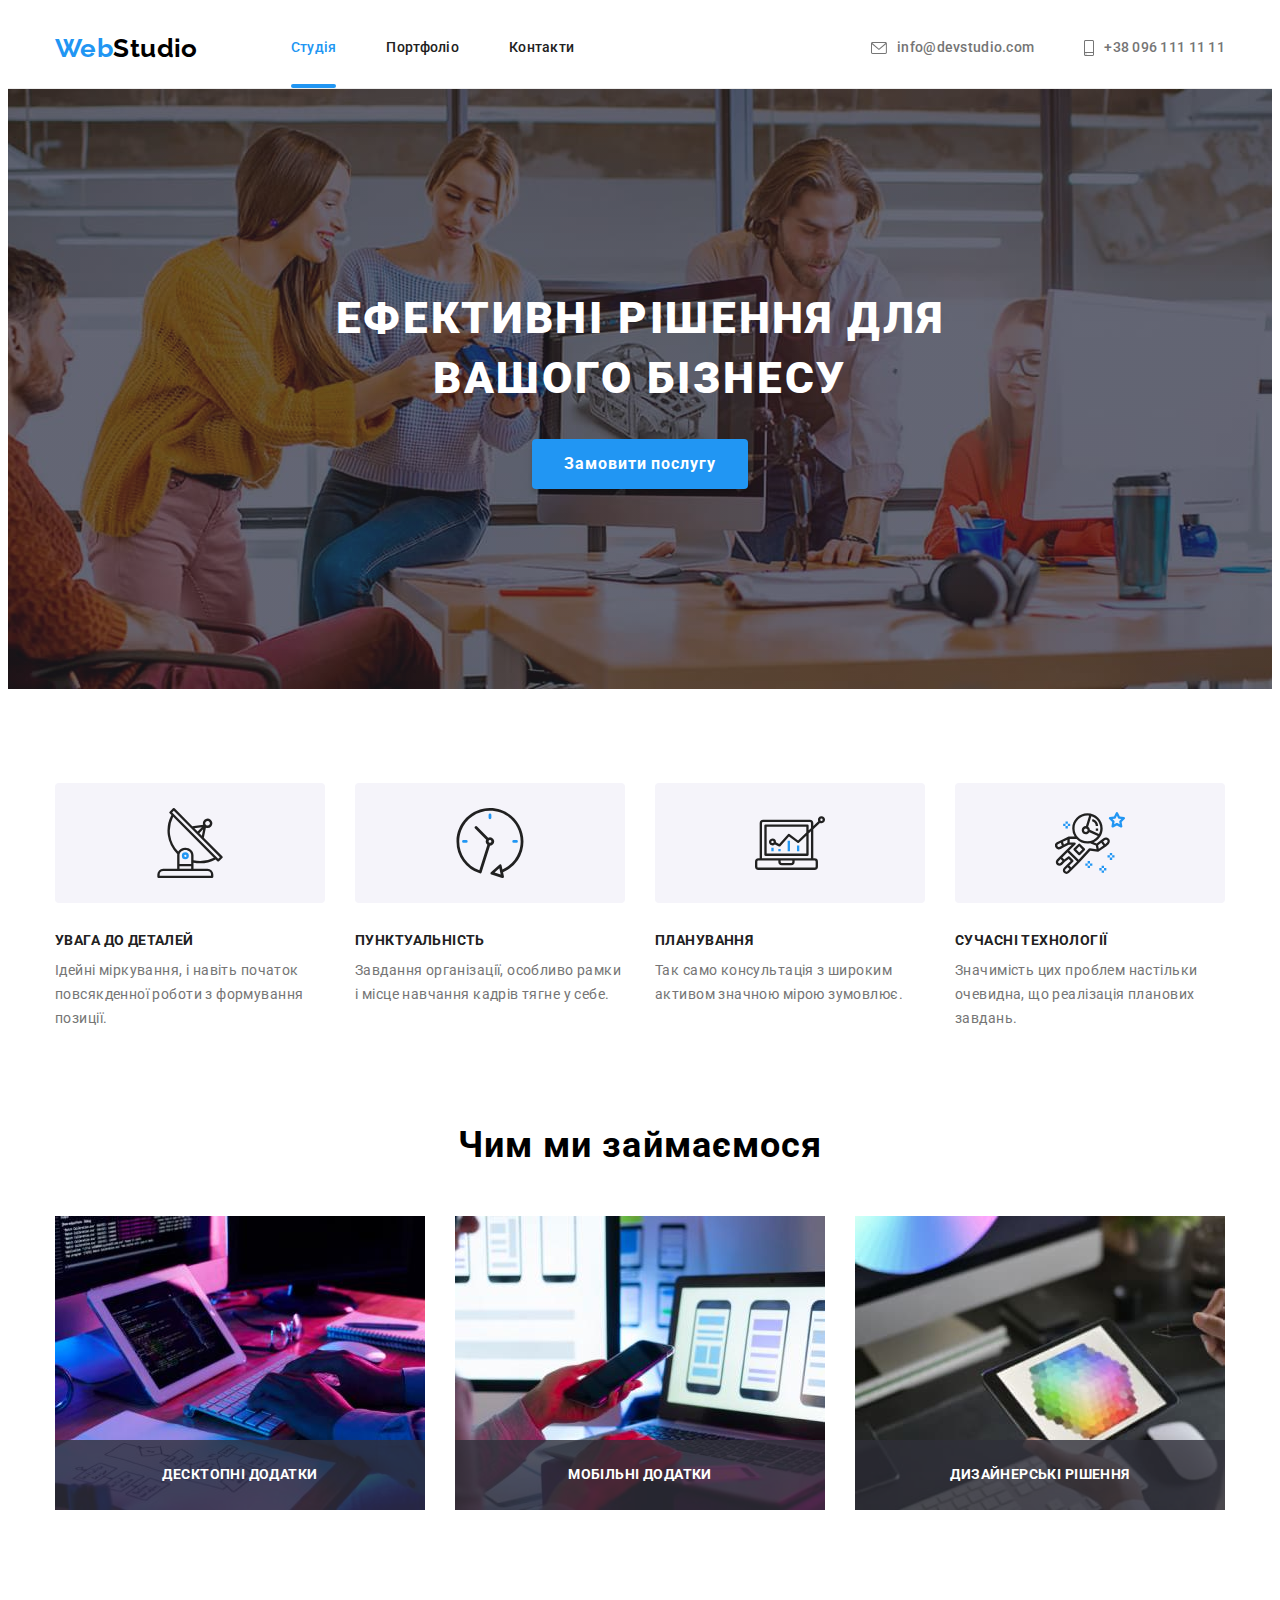
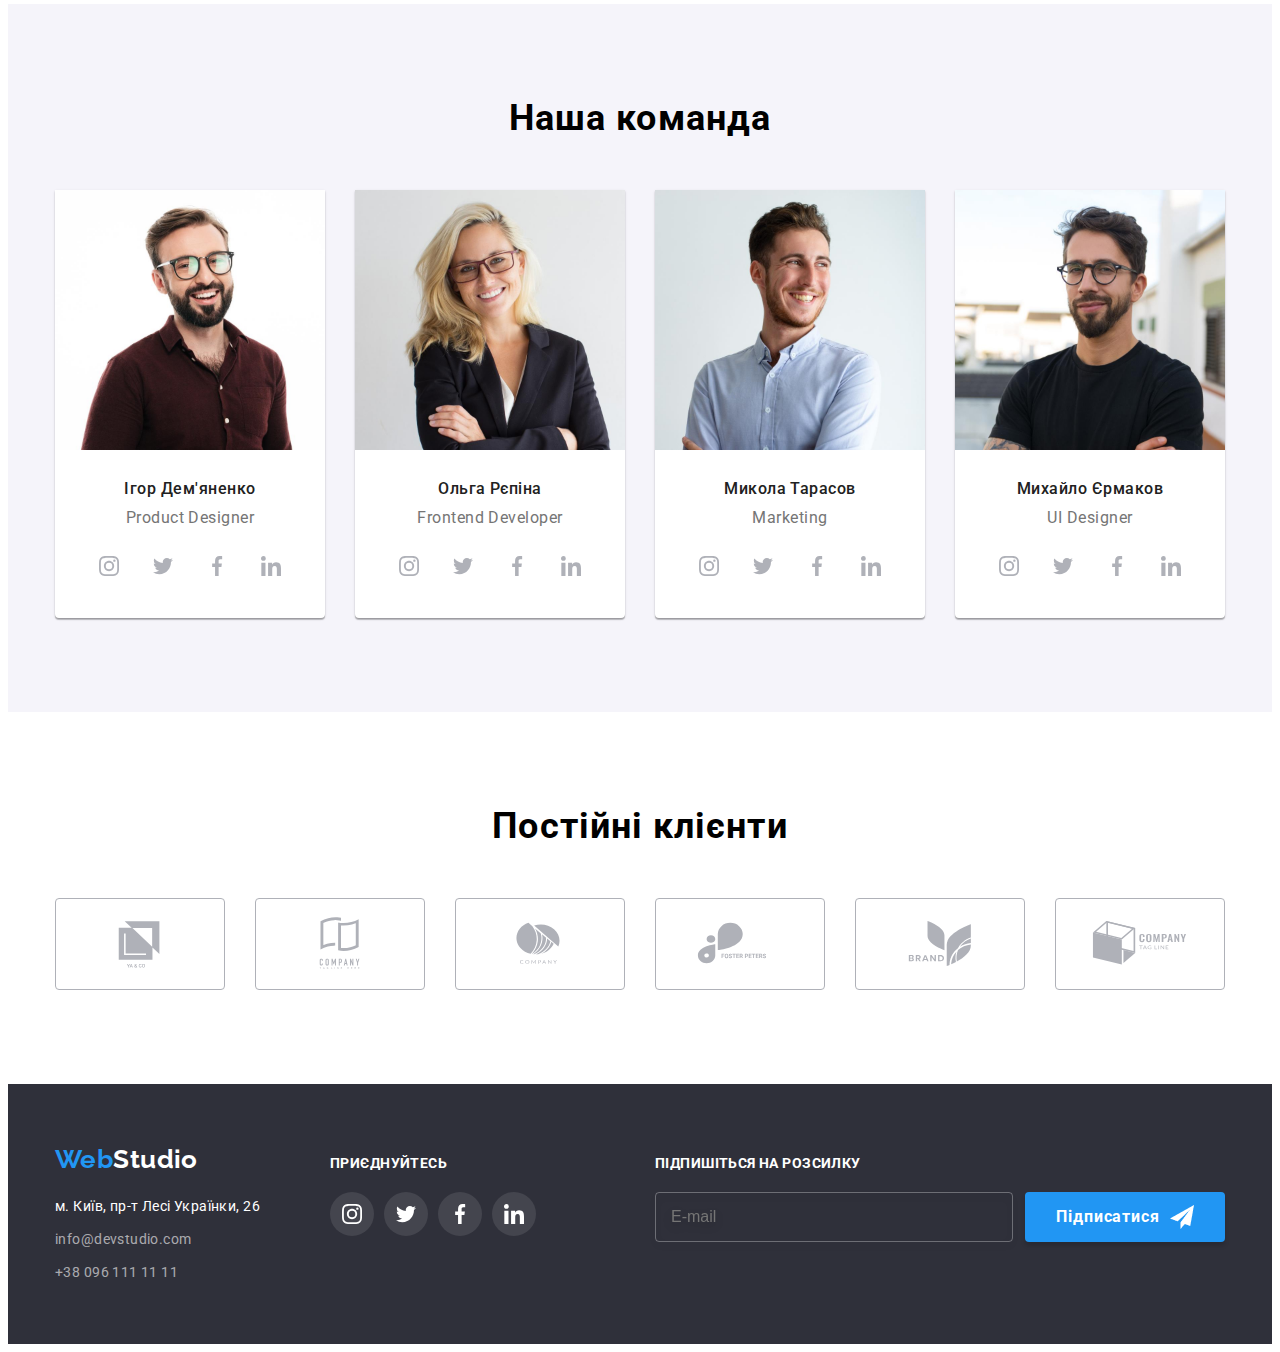
==== index.html @ 184d9c99 "Initial commit" ====
<!DOCTYPE html>
<html lang="uk">
  <head>
    <meta charset="UTF-8" />
    <meta http-equiv="X-UA-Compatible" content="IE=edge" />
    <meta name="viewport" content="width=device-width, initial-scale=1.0" />
    <title>Студія</title>
    <link rel="preconnect" href="https://fonts.googleapis.com" />
    <link rel="preconnect" href="https://fonts.gstatic.com" crossorigin />
    <link
      rel="stylesheet"
      href="https://cdnjs.cloudflare.com/ajax/libs/modern-normalize/1.1.0/modern-normalize.min.css"
      integrity="sha512-wpPYUAdjBVSE4KJnH1VR1HeZfpl1ub8YT/NKx4PuQ5NmX2tKuGu6U/JRp5y+Y8XG2tV+wKQpNHVUX03MfMFn9Q=="
      crossorigin="anonymous"
      referrerpolicy="no-referrer"
    />
    <link
      href="https://fonts.googleapis.com/css2?family=Raleway:wght@700&family=Roboto:wght@400;500;700;900&display=swap"
      rel="stylesheet"
    />
    <link rel="stylesheet" href="./css/styles.css" />
  </head>
  <body>
    <!-- Header -->
    <header class="header">
      <div class="container header-container">
        <a class="logo" lang="en" href="./index.html">Web<span class="logo-studio">Studio</span></a>
        <nav class="main-menu">
          <ul class="site-nav">
            <li><a class="nav-link link current" href="./index.html">Студія</a></li>
            <li><a class="nav-link link" href="./portfolio.html">Портфоліо</a></li>
            <li><a class="nav-link link" href="#">Контакти</a></li>
          </ul>
        </nav>
        <ul class="contacts">
          <li>
            <a class="contacts-items" href="mailto:info@devstudio.com">
              <svg class="header-icon" width="16" height="12">
                <use href="./Images/symbol-defs.svg#envelope_new"></use>
              </svg>
              info@devstudio.com</a
            >
          </li>
          <li>
            <a class="contacts-items" href="tel:+380961111111">
              <svg class="header-icon" width="10" height="16">
                <use href="./Images/symbol-defs.svg#icon-smartphone"></use>
              </svg>
              +38 096 111 11 11</a
            >
          </li>
        </ul>
      </div>
    </header>
    <!-- Main section -->
    <main>
      <!-- Hero -->
      <section class="hero">
        <div class="container">
          <h1 class="main-title">Ефективні рішення для вашого бізнесу</h1>
          <button class="primary-button" type="button" data-modal-open>Замовити послугу</button>

          <div class="backdrop is-hidden" data-modal>
            <div class="modal">
              <button type="button" class="circle" data-modal-close>
                <svg class="cross-icon" width="11" height="11">
                  <use href="./Images/symbol-defs.svg#cross"></use>
                </svg>
              </button>
              <strong class="modal-label">Залиште свої дані, ми вам передзвонимо</strong>
              <form class="modal-form" name="modal-form">
                <div class="modal-form-group" role="group">
                  <label class="modal-form-label" for="user_name">Ім'я</label>
                  <div class="modal-form-wrapper">
                    <input class="modal-form-field" type="text" id="user_name" name="user_name" required>
                    <svg class="modal-icon" width="12" height="12">
                      <use href="./Images/symbol-defs.svg#User"></use>
                    </svg>
                  </div>
                    <label class="modal-form-label" for="user_phone">Телефон</label>
                  <div class="modal-form-wrapper">
                    <input class="modal-form-field" type="tel" id="user_phone" name="user_phone" required>
                    <svg class="modal-icon" width="13" height="13">
                      <use href="./Images/symbol-defs.svg#phone"></use>
                    </svg>
                  </div>
                    <label class="modal-form-label" for="user_mail">Пошта</label>
                  <div class="modal-form-wrapper">
                    <input class="modal-form-field" type="email" id="user_mail" name="user_mail" required>
                    <svg class="modal-icon" width="15" height="12">
                      <use href="./Images/symbol-defs.svg#mail"></use>
                    </svg>
                  </div>
                  <label class="modal-form-label" for="user_message">Коментар</label>
                  <textarea class="modal-form-field modal-textarea" name="user_message" id="user_message" rows="6" placeholder="Введіть текст"></textarea>
                </div>
                <div class="agreement-group" role="group">
                  <input class="modal-checkbox" type="checkbox" id="agreement">
                  <label class="agreement" for="agreement">Погоджуюся з розсилкою та приймаю <a class="agreement-link" href="#">Умови договору</a> </label>
                </div>
                <button class="modal-form-btn">Відправити</button>
              </form>
            </div>
          </div>
        </div>
      </section>
      <!-- what we have? -->
      <section class="section">
        <div class="container">
          <h2 class="hidden-title">Переваги</h2>
          <ul class="benefits">
            <li>
              <div class="grey-box">
                <svg class="antenna" width="70" height="70">
                  <use href="./Images/symbol-defs.svg#icon-antenna"></use>
                </svg>
              </div>
              <h3 class="benefits-title">Увага до деталей</h3>
              <p class="benefits-paragraph">
                Ідейні міркування, і навіть початок повсякденної роботи з формування позиції.
              </p>
            </li>
            <li>
              <div class="grey-box">
                <svg class="clock" width="70" height="70">
                  <use href="./Images/symbol-defs.svg#icon-clock"></use>
                </svg>
              </div>
              <h3 class="benefits-title">Пунктуальність</h3>
              <p class="benefits-paragraph">
                Завдання організації, особливо рамки і місце навчання кадрів тягне у себе.
              </p>
            </li>

            <li>
              <div class="grey-box">
                <svg class="diagram" width="70" height="70">
                  <use href="./Images/symbol-defs.svg#icon-diagram"></use>
                </svg>
              </div>
              <h3 class="benefits-title">Планування</h3>
              <p class="benefits-paragraph">
                Так само консультація з широким активом значною мірою зумовлює.
              </p>
            </li>
            <li>
              <div class="grey-box">
                <svg class="astronaut" width="70" height="70">
                  <use href="./Images/symbol-defs.svg#icon-astronaut"></use>
                </svg>
              </div>
              <h3 class="benefits-title">Сучасні технології</h3>
              <p class="benefits-paragraph">
                Значимість цих проблем настільки очевидна, що реалізація планових завдань.
              </p>
            </li>
          </ul>
        </div>
      </section>
      <!-- What we do? -->
      <section class="section what-we-do">
        <div class="container">
          <h2 class="primary-title">Чим ми займаємося</h2>
          <ul class="what-we-do-photo">
            <li class="what-we-do-list">
              <img src="./Images/img.jpg" width="370" height="294" alt="приклад1" />
              <p class="overlay-text">Десктопні додатки</p>
            </li>
            <li class="what-we-do-list">
              <img src="./Images/img(1).jpg" width="370" height="294" alt="приклад2" />
              <p class="overlay-text">Мобільні додатки</p>
            </li>
            <li class="what-we-do-list">
              <img src="./Images/img(2).jpg" width="370" height="294" alt="приклад3" />
              <p class="overlay-text">Дизайнерські рішення</p>
            </li>
          </ul>
        </div>
      </section>
      <!-- Our team -->
      <section class="our-team section">
        <div class="container">
          <h2 class="primary-title">Наша команда</h2>
          <ul class="our-team-list">
            <li class="member-container">
              <img src="./Images/worker1.jpg" width="270" height="260" alt="worker1" />
              <div class="member-info">
                <h3 class="our-team-title">Ігор Дем'яненко</h3>
                <p class="our-team-paragraph" lang="en">Product Designer</p>
                <ul class="socials">
                  <li class="socials-item">
                    <a
                      class="socials-link"
                      href="https://instagram.com"
                      target="_blank"
                      rel="noopener noreferrer nofollow"
                      aria-label="Instagram"
                    >
                      <svg class="socials-icon" width="20" height="20">
                        <use href="./Images/symbol-defs.svg#icon-instagram"></use></svg
                    ></a>
                  </li>
                  <li class="socials-item">
                    <a
                      class="socials-link"
                      href="https://twitter.com"
                      target="_blank"
                      rel="noopener noreferrer nofollow"
                      aria-label="Twitter"
                    >
                      <svg class="socials-icon" width="20" height="20">
                        <use href="./Images/symbol-defs.svg#icon-twitter"></use></svg
                    ></a>
                  </li>
                  <li class="socials-item">
                    <a
                      class="socials-link"
                      href="https://facebook.com"
                      target="_blank"
                      rel="noopener noreferrer nofollow"
                      aria-label="Facebook"
                    >
                      <svg class="socials-icon" width="20" height="20">
                        <use href="./Images/symbol-defs.svg#icon-facebook"></use></svg
                    ></a>
                  </li>
                  <li class="socials-item">
                    <a
                      class="socials-link"
                      href="https//:linkedin.com"
                      target="_blank"
                      rel="noopener noreferrer nofollow"
                      aria-label="Linkedin"
                    >
                      <svg class="socials-icon" width="20" height="20">
                        <use href="./Images/symbol-defs.svg#icon-linkedin"></use></svg
                    ></a>
                  </li>
                </ul>
              </div>
            </li>

            <li class="member-container">
              <img src="./Images/worker2.jpg" width="270" height="260" alt="worker2" />
              <div class="member-info">
                <h3 class="our-team-title">Ольга Рєпіна</h3>
                <p class="our-team-paragraph" lang="en">Frontend Developer</p>
                <ul class="socials">
                  <li class="socials-item">
                    <a
                      class="socials-link"
                      href="https://instagram.com"
                      target="_blank"
                      rel="noopener noreferrer nofollow"
                      aria-label="Instagram"
                    >
                      <svg class="socials-icon" width="20" height="20">
                        <use href="./Images/symbol-defs.svg#icon-instagram"></use></svg
                    ></a>
                  </li>
                  <li class="socials-item">
                    <a
                      class="socials-link"
                      href="https://twitter.com"
                      target="_blank"
                      rel="noopener noreferrer nofollow"
                      aria-label="Twitter"
                    >
                      <svg class="socials-icon" width="20" height="20">
                        <use href="./Images/symbol-defs.svg#icon-twitter"></use></svg
                    ></a>
                  </li>
                  <li class="socials-item">
                    <a
                      class="socials-link"
                      href="https://facebook.com"
                      target="_blank"
                      rel="noopener noreferrer nofollow"
                      aria-label="Facebook"
                    >
                      <svg class="socials-icon" width="20" height="20">
                        <use href="./Images/symbol-defs.svg#icon-facebook"></use></svg
                    ></a>
                  </li>
                  <li class="socials-item">
                    <a
                      class="socials-link"
                      href="https://linkedin.com"
                      target="_blank"
                      rel="noopener noreferrer nofollow"
                      aria-label="Linkedin"
                    >
                      <svg class="socials-icon" width="20" height="20">
                        <use href="./Images/symbol-defs.svg#icon-linkedin"></use></svg
                    ></a>
                  </li>
                </ul>
              </div>
            </li>

            <li class="member-container">
              <img src="./Images/worker3.jpg" width="270" height="260" alt="worker3" />
              <div class="member-info">
                <h3 class="our-team-title">Микола Тарасов</h3>
                <p class="our-team-paragraph" lang="en">Marketing</p>
                <ul class="socials">
                  <li class="socials-item">
                    <a
                      class="socials-link"
                      href="https://instagram.com"
                      target="_blank"
                      rel="noopener noreferrer nofollow"
                      aria-label="Instagram"
                    >
                      <svg class="socials-icon" width="20" height="20">
                        <use href="./Images/symbol-defs.svg#icon-instagram"></use></svg
                    ></a>
                  </li>
                  <li class="socials-item">
                    <a
                      class="socials-link"
                      href="https://twitter.com"
                      target="_blank"
                      rel="noopener noreferrer nofollow"
                      aria-label="Twitter"
                    >
                      <svg class="socials-icon" width="20" height="20">
                        <use href="./Images/symbol-defs.svg#icon-twitter"></use></svg
                    ></a>
                  </li>
                  <li class="socials-item">
                    <a
                      class="socials-link"
                      href="https://facebook.com"
                      target="_blank"
                      rel="noopener noreferrer nofollow"
                      aria-label="Facebook"
                    >
                      <svg class="socials-icon" width="20" height="20">
                        <use href="./Images/symbol-defs.svg#icon-facebook"></use></svg
                    ></a>
                  </li>
                  <li class="socials-item">
                    <a
                      class="socials-link"
                      href="https://linkedin.com"
                      target="_blank"
                      rel="noopener noreferrer nofollow"
                      aria-label="Linkedin"
                    >
                      <svg class="socials-icon" width="20" height="20">
                        <use href="./Images/symbol-defs.svg#icon-linkedin"></use></svg
                    ></a>
                  </li>
                </ul>
              </div>
            </li>

            <li class="member-container">
              <img src="./Images/worker4.jpg" width="270" height="260" alt="worker4" />
              <div class="member-info">
                <h3 class="our-team-title">Михайло Єрмаков</h3>
                <p class="our-team-paragraph" lang="en">UI Designer</p>
                <ul class="socials">
                  <li class="socials-item">
                    <a
                      class="socials-link"
                      href="https://instagram.com"
                      target="_blank"
                      rel="noopener noreferrer nofollow"
                      aria-label="Instagram"
                    >
                      <svg class="socials-icon" width="20" height="20">
                        <use href="./Images/symbol-defs.svg#icon-instagram"></use></svg
                    ></a>
                  </li>
                  <li class="socials-item">
                    <a
                      class="socials-link"
                      href="https://twitter.com"
                      target="_blank"
                      rel="noopener noreferrer nofollow"
                      aria-label="Twitter"
                    >
                      <svg class="socials-icon" width="20" height="20">
                        <use href="./Images/symbol-defs.svg#icon-twitter"></use></svg
                    ></a>
                  </li>
                  <li class="socials-item">
                    <a
                      class="socials-link"
                      href="https://facebook.com"
                      target="_blank"
                      rel="noopener noreferrer nofollow"
                      aria-label="Facebook"
                    >
                      <svg class="socials-icon" width="20" height="20">
                        <use href="./Images/symbol-defs.svg#icon-facebook"></use></svg
                    ></a>
                  </li>
                  <li class="socials-item">
                    <a
                      class="socials-link"
                      href="https://linkedin.com"
                      target="_blank"
                      rel="noopener noreferrer nofollow"
                      aria-label="Linkedin"
                    >
                      <svg class="socials-icon" width="20" height="20">
                        <use href="./Images/symbol-defs.svg#icon-linkedin"></use></svg
                    ></a>
                  </li>
                </ul>
              </div>
            </li>
          </ul>
        </div>
      </section>
      <!-- Best clients -->
      <section class="section">
        <div class="container">
          <h2 class="primary-title">Постійні клієнти</h2>
          <ul class="best-clients-list">
            <li>
              <a
                class="best-clients-link"
                href="#"
                target="_blank"
                rel="noopener noreferrer nofollow"
                aria-label="Company-one"
                ><svg class="best-clients-icon" width="106" height="60">
                  <use href="./Images/symbol-defs.svg#compay-one"></use></svg
              ></a>
            </li>
            <li>
              <a
                class="best-clients-link"
                href="#"
                target="_blank"
                rel="noopener noreferrer nofollow"
                aria-label="Company-two"
                ><svg class="best-clients-icon" width="106" height="60">
                  <use href="./Images/symbol-defs.svg#company-two"></use></svg
              ></a>
            </li>
            <li>
              <a
                class="best-clients-link"
                href="#"
                target="_blank"
                rel="noopener noreferrer nofollow"
                aria-label="Company-three"
                ><svg class="best-clients-icon" width="106" height="60">
                  <use href="./Images/symbol-defs.svg#company-three"></use></svg
              ></a>
            </li>
            <li>
              <a
                class="best-clients-link"
                href="#"
                target="_blank"
                rel="noopener noreferrer nofollow"
                aria-label="Company-four"
                ><svg class="best-clients-icon" width="106" height="60">
                  <use href="./Images/symbol-defs.svg#company-four"></use></svg
              ></a>
            </li>
            <li>
              <a
                class="best-clients-link"
                href="#"
                target="_blank"
                rel="noopener noreferrer nofollow"
                aria-label="Company-five"
                ><svg class="best-clients-icon" width="106" height="60">
                  <use href="./Images/symbol-defs.svg#company-five"></use></svg
              ></a>
            </li>
            <li>
              <a
                class="best-clients-link"
                href="#"
                target="_blank"
                rel="noopener noreferrer nofollow"
                aria-label="Company-six"
                ><svg class="best-clients-icon" width="106" height="60">
                  <use href="./Images/symbol-defs.svg#company-six"></use></svg
              ></a>
            </li>
          </ul>
        </div>
      </section>
    </main>
    <!-- Footer -->
    <footer class="footer">
      <div class="container">
        <div class="footer-container-main">
          <a class="logo" lang="en" href="./index.html"
            >Web<span class="logo-studio-footer">Studio</span></a
          >

          <address class="address-bar">
            <ul class="footer-address">
              <li>
                <a
                  class="main-address"
                  target="_blank"
                  rel="noopener noreferrer nofollow"
                  href="https://goo.gl/maps/YBQsW2oM5pBxSqpX7"
                  >м. Київ, пр-т Лесі Українки, 26</a
                >
              </li>
              <li class="footer-link">
                <a class="footer-phone-mail" href="mailto:info@devstudio.com">info@devstudio.com</a>
              </li>
              <li class="footer-link">
                <a class="footer-phone-mail" href="tel:+380961111111">+38 096 111 11 11</a>
              </li>
            </ul>
          </address>
        </div>
        <div class="footer-social-links">
          <p class="footer-social-title">ПРИЄДНУЙТЕСЬ</p>
          <ul class="socials-footer">
            <li class="socials-item-footer">
              <a
                class="socials-link-footer"
                href="https://instagram.com"
                target="_blank"
                rel="noopener noreferrer nofollow"
                aria-label="Instagram"
              >
                <svg class="socials-icon-footer" width="20" height="20">
                  <use href="./Images/symbol-defs.svg#icon-instagram"></use></svg
              ></a>
            </li>
            <li class="socials-item-footer">
              <a
                class="socials-link-footer"
                href="https://twitter.com"
                target="_blank"
                rel="noopener noreferrer nofollow"
                aria-label="Twitter"
              >
                <svg class="socials-icon-footer" width="20" height="20">
                  <use href="./Images/symbol-defs.svg#icon-twitter"></use></svg
              ></a>
            </li>
            <li class="socials-item-footer">
              <a
                class="socials-link-footer"
                href="https://facebook.com"
                target="_blank"
                rel="noopener noreferrer nofollow"
                aria-label="Facebook"
              >
                <svg class="socials-icon-footer" width="20" height="20">
                  <use href="./Images/symbol-defs.svg#icon-facebook"></use></svg
              ></a>
            </li>
            <li class="socials-item-footer">
              <a
                class="socials-link-footer"
                href="https//:linkedin.com"
                target="_blank"
                rel="noopener noreferrer nofollow"
                aria-label="Linkedin"
              >
                <svg class="socials-icon-footer" width="20" height="20">
                  <use href="./Images/symbol-defs.svg#icon-linkedin"></use></svg
              ></a>
            </li>
          </ul>
        </div>
        <div class="subscription">
        <p class="call-to-action">Підпишіться на розсилку</p>
        <form class="subscription-form">
            <label><input class="subscription-email" type="email" name="user_email" placeholder="E-mail" required></label>
            <button class="subscription-btn" type="submit">Підписатися</button>
        </form>
        </div>
      </div>
    </footer>
    <script src="./js/modal.js"></script>
  </body>
</html>
---- css/styles.css ----
html {
  box-sizing: border-box;
}
*,
*::before,
*::after {
  box-sizing: inherit;
}

h1,
h2,
h3,
h4,
h5,
h6,
p {
  margin: 0;
}
ul {
  margin: 0;
  padding-left: 0;
  list-style: none;
}

img {
  display: block;
  max-width: 100%;
  height: auto;
}

body {
  background-color: var(--primary-background-color);
  font-family: 'Roboto', sans-serif;
  font-size: 14px;
  letter-spacing: 0.03em;
}
.container {
  width: 1200px;
  padding-right: 15px;
  padding-left: 15px;
  margin-left: auto;
  margin-right: auto;
}

.section {
  padding-top: 94px;
  padding-bottom: 94px;
}

button {
  display: block;
  cursor: pointer;
  border: none;
  border-radius: 4px;
}

:root {
  --primary-title-color: #212121;
  --paragraph-color: #757575;
  --primary-background-color: #ffffff;
  --accent-color: #2196f3;
  --additional-bg-color: #f5f4fa;
  --footer-bg-color: #2f303a;
  --hero-btn-hover: #188ce8;
  --items: 3;
  --indent: 30px;
  --animate: 250ms cubic-bezier(0.4, 0, 0.2, 1);
}
/* Logotype */
.logo {
  font-family: 'Raleway';
  font-weight: 700;
  font-size: 26px;
  line-height: 1.19;
  text-decoration: none;
  color: var(--accent-color);
}
.logo-studio {
  color: #000000;
}

.logo-studio-footer {
  color: #ffffff;
}
/* Header*/
.site-nav,
.link {
  position: relative;
  font-weight: 500;
  line-height: 1.14;
  letter-spacing: 0.02em;
  list-style: none;
  text-decoration: none;
  color: var(--primary-title-color);

  transition: color var(--animate);
}

.site-nav,
.link:hover,
.site-nav,
.link:focus {
  color: var(--accent-color);
}
.current {
  color: var(--accent-color);
}
.current::after {
  position: absolute;
  content: '';

  display: block;
  left: 0;
  bottom: 0;

  width: 100%;
  height: 4px;

  background: #2196f3;
  border-radius: 2px;
}
.contacts {
  list-style: none;

  display: flex;
  gap: 50px;
  margin-left: auto;
}
.contacts-items {
  font-weight: 500;
  line-height: 1.14;
  letter-spacing: 0.02em;
  color: var(--paragraph-color);
  text-decoration: none;

  transition: color var(--animate);
}
.contacts-items:hover,
.contacts-items:focus {
  color: var(--accent-color);
}

.header-icon {
  fill: currentColor;
}
.contacts-items {
  display: flex;
  align-items: center;
  gap: 10px;
}

.nav-link {
  display: block;
  padding-top: 32px;
  padding-bottom: 32px;
}
.header {
  border-bottom-color: rgb(236, 236, 236);
  border-bottom-style: solid;
  border-bottom-width: 1px;
}

.header-container {
  display: flex;
  align-items: center;
}
.site-nav {
  display: flex;
  gap: 50px;
}
.main-menu {
  margin-left: 93px;
}

/* Hero */
.hero {
  background-color: var(--footer-bg-color);
  background-image: linear-gradient(rgba(47, 48, 58, 0.4), rgba(47, 48, 58, 0.4)),
    url(../Images/hero-bgc.jpg);
  background-repeat: no-repeat;
  background-position: center;
  background-size: cover;
  height: 600px;

  max-width: 1600px;
  margin: 0 auto;
  padding: 200px 0;
  text-align: center;
}

.main-title {
  width: 696px;
  margin: 0 auto;
  font-weight: 900;
  font-size: 44px;
  line-height: 1.36;
  text-align: center;
  letter-spacing: 0.06em;
  text-transform: uppercase;
  color: var(--primary-background-color);
}
.primary-button {
  display: block;
  padding: 10px 32px 10px 32px;
  margin: 0 auto;
  margin-top: 30px;

  background-color: var(--accent-color);
  box-shadow: 0px 4px 4px rgba(0, 0, 0, 0.15);
  border-radius: 4px;
  color: var(--primary-background-color);
  cursor: pointer;
  font-family: 'Roboto';
  font-weight: 700;
  font-size: 16px;
  line-height: 1.87;
  letter-spacing: 0.06em;
  border: none;

  transition: background-color var(--animate);
}
.primary-button:hover,
.primary-button:focus {
  background-color: var(--hero-btn-hover);
}

.backdrop {
  position: fixed;
  top: 0;
  left: 0;
  width: 100%;
  height: 100%;

  background-color: rgba(0, 0, 0, 0.2);

  z-index: 100;

  transition: opacity var(--animate), visibility var(--animate);
}
.backdrop.is-hidden {
  opacity: 0;
  pointer-events: none;
  visibility: hidden;
}
.modal {
  position: absolute;
  top: 50%;
  left: 50%;
  transform: translate(-50%, -50%);

  min-width: 528px;
  min-height: 581px;
  padding: 40px;
  background-color: #ffffff;
  box-shadow: 0px 1px 3px rgba(0, 0, 0, 0.12), 0px 1px 1px rgba(0, 0, 0, 0.14),
    0px 2px 1px rgba(0, 0, 0, 0.2);
  border-radius: 4px;
  transition: transform var(--animate), opacity var(--animate);
}
.backdrop.is-hidden .modal {
  transform: translate(-50%, -70%);
  opacity: 0;
}
.circle {
  position: absolute;
  padding: 0;
  display: inline-flex;
  justify-content: center;
  align-items: center;

  top: 8px;
  right: 8px;
  width: 30px;
  height: 30px;
  background-color: #ffffff;
  border: 1px solid rgba(0, 0, 0, 0.1);
  border-radius: 50%;

  
}
.cross-icon {
  fill: #000000;
  transition: fill  var(--animate);
}
.circle:hover .cross-icon {
  fill: var(--accent-color);
}
.circle:focus .cross-icon {
  fill: var(--accent-color);
}
.modal-label {
  display: block;
  font-weight: 700;
  font-size: 20px;
  line-height: 1.15;
  text-align: center;
  margin-bottom: 12px;

  color: var(--primary-title-color);
}
.modal-form-wrapper {
  position: relative;
}

.modal-form-label {
  display: block;
  margin-top: 10px;
  margin-bottom: 4px;
  font-weight: 400;
  font-size: 12px;
  line-height: 1.16;
  text-align: left;
  letter-spacing: 0.01em;

  color: #757575;
}
.modal-form-label:first-child {
  margin-top: 0;
}
.modal-form-field {
  width: 100%;
  height: 40px;
  padding-left: 42px;
  padding-right: 42px;

  outline-offset: -1px;
  border: 1px solid rgba(33, 33, 33, 0.2);
  border-radius: 4px;

  transition: border var(--animate), outline var(--animate);
}
.modal-form-group {
  margin-bottom: 20px;
}
.modal-form-field:hover {
  border: 1px solid var(--accent-color);
}
.modal-form-field:focus {
  outline: 1px solid var(--accent-color);
}
.modal-icon {
  position: absolute;
  top: 50%;
  left: 15px;
  transform: translateY(-50%);

  transition: fill var(--animate);
}
.modal-form-field:hover + .modal-icon,
.modal-form-field:focus + .modal-icon {
  fill: var(--accent-color);
}
.modal-textarea {
  resize: none;
  height: 120px;
  padding: 12px 16px;
}
.agreement-group {
  display: flex;
  justify-content: center;
  align-items: center;
  gap: 9px;
}
.agreement {
  font-weight: 400;
  font-size: 14px;
  line-height: 1.71;

  color: var(--paragraph-color);
  user-select: none;
}
.agreement-link {
  color: var(--accent-color);
  text-underline-position: under;
}
.modal-checkbox {
  appearance: none;
  width: 16px;
  height: 15px;

  outline: 1px solid transparent;
  outline-offset: -1px;
  border: 1px solid var(--paragraph-color);
  border-radius: 2px;
  background-size: 0;
  background-repeat: no-repeat;
  background-position: center;
  transition: background-size var(--animate), outline-color var(--animate), 
  background-color var(--animate);
}
.modal-checkbox:checked {
  outline-color: var(--accent-color);
  background-color: var(--accent-color);
  background-image: url("data:image/svg+xml,%3Csvg width='13' height='10' viewBox='0 0 13 10' fill='none' xmlns='http://www.w3.org/2000/svg'%3E%3Cpath d='M1.95703 4.75166L1.88825 4.68604L1.81923 4.75141L0.93123 5.59258L0.854858 5.66492L0.930974 5.73753L4.42671 9.07236L4.49574 9.1382L4.56476 9.07236L12.069 1.91352L12.1449 1.84116L12.069 1.76881L11.1873 0.927644L11.1183 0.861826L11.0493 0.927611L4.49577 7.17353L1.95703 4.75166Z' fill='white' stroke='white' stroke-width='0.2'/%3E%3C/svg%3E%0A");
  background-size: 11px 8px;
}
.modal-form-btn {
  padding-top: 10px;
  padding-bottom: 10px;
  margin-top: 30px;
  margin-left: auto;
  margin-right: auto;
  width: 200px;
  height: 50px;

  background-color: var(--accent-color);
  border-radius: 4px;
  border: none;
  font-family: 'Roboto';
  font-style: normal;
  font-weight: 700;
  font-size: 16px;
  line-height: 1.88;
  letter-spacing: 0.06em;
  color: #ffffff;
  box-shadow: 0px 4px 4px rgba(0, 0, 0, 0.15);

  transition: background-color var(--animate);
}
.modal-form-btn:hover,
.modal-form-btn:focus {
  background-color: var(--hero-btn-hover);
}

/* what we have? */

.hidden-title {
  position: absolute;
  white-space: nowrap;
  width: 1px;
  height: 1px;
  overflow: hidden;
  border: 0;
  padding: 0;
  clip: rect(0 0 0 0);
  clip-path: inset(50%);
  margin: -1px;
}

.grey-box {
  display: flex;
  align-items: center;
  justify-content: center;

  width: 270px;
  height: 120px;
  background: #f5f4fa;
  border-radius: 4px;

  margin-bottom: 30px;
}
.antenna {
}
.clock {
}
.diagram {
}
.astronaut {
}

.benefits {
  display: flex;
  gap: 30px;
}
.benefits-title {
  font-weight: 700;
  line-height: 1.14;
  text-transform: uppercase;
  color: var(--primary-title-color);
  font-size: 14px;
  margin-bottom: 10px;
}
.benefits-paragraph {
  line-height: 1.71;
  color: var(--paragraph-color);
}
/* what we do */
.primary-title {
  font-family: 'Roboto';
  font-weight: 700;
  font-size: 36px;
  line-height: 1.16;
  text-align: center;
  letter-spacing: 0.03em;
}
.what-we-do-photo {
  display: flex;
  gap: 30px;

  margin-top: 50px;
}
.what-we-do {
  padding-top: 0;
}
.what-we-do-list {
  position: relative;
}

.overlay-text {
  position: absolute;

  color: #ffffff;
  text-transform: uppercase;
  font-weight: 700;
  line-height: 1.14;

  bottom: 0;

  width: 100%;
  height: 70px;
  background-color: rgba(47, 48, 58, 0.8);

  display: flex;
  align-items: center;
  justify-content: center;
}

/* Our team */
.our-team {
  background-color: var(--additional-bg-color);
}
.our-team-list {
  display: flex;
  gap: 30px;
  margin-top: 50px;
}

.member-info {
  padding-top: 30px;
  padding-bottom: 30px;
}

.member-container {
  background: #ffffff;
  box-shadow: 0px 1px 3px rgba(0, 0, 0, 0.12), 0px 1px 1px rgba(0, 0, 0, 0.14),
    0px 2px 1px rgba(0, 0, 0, 0.2);
  border-radius: 0px 0px 4px 4px;
}

.our-team-title {
  font-family: 'Roboto';
  font-weight: 500;
  font-size: 16px;
  line-height: 1.18;
  text-align: center;
  letter-spacing: 0.03em;
  color: var(--primary-title-color);
  margin-bottom: 10px;
}
.our-team-paragraph {
  font-family: 'Roboto';
  font-size: 16px;
  line-height: 1.18;
  text-align: center;
  letter-spacing: 0.03em;
  color: var(--paragraph-color);

  margin-bottom: 16px;
}
.socials {
  display: flex;
  justify-content: center;
  align-items: center;
  gap: 10px;
}

.socials-link {
  display: flex;
  justify-content: center;
  align-items: center;
  width: 44px;
  height: 44px;
  border-radius: 50%;

  color: #afb1b8;

  transition: background-color var(--animate), color var(--animate);
}
.socials-icon {
  fill: currentColor;
}

.socials-link:hover,
.socials-link:focus {
  background-color: var(--accent-color);
  color: var(--primary-background-color);
}

/* Best clients */
.best-clients-list {
  display: flex;
  gap: 30px;
  margin-top: 50px;
}
.best-clients-link {
  display: flex;
  justify-content: center;
  align-items: center;

  width: 170px;
  height: 92px;
  border: 1px solid currentColor;
  color: #afb1b8;
  border-radius: 4px;

  transition: color var(--animate);
}

.best-clients-icon {
  fill: currentColor;
}

.best-clients-link:hover,
.best-clients-link:focus {
  color: var(--accent-color);
}

/* Footer  */
.footer {
  background-color: var(--footer-bg-color);
  padding-top: 60px;
  padding-bottom: 60px;
}
.footer > .container {
  display: flex;
  align-items: baseline;
}

.footer-address {
  font-style: normal;
}
.address-bar {
  margin-top: 20px;
}
.footer-phone-mail {
  font-family: 'Roboto';
  font-size: 14px;
  line-height: 1.71;
  letter-spacing: 0.03em;
  color: rgba(255, 255, 255, 0.6);
  text-decoration: none;

  transition: color var(--animate);
}
.footer-phone-mail:hover,
.footer-phone-mail:focus {
  color: var(--accent-color);
}
.main-address {
  font-family: 'Roboto';
  font-size: 14px;
  line-height: 1.71;
  letter-spacing: 0.03em;
  color: var(--primary-background-color);
  text-decoration: none;

  transition: color var(--animate);
}
.footer-link:not(:first-child) {
  margin-top: 9px;
}
.main-address:hover,
.main-address:focus {
  color: var(--accent-color);
}

.footer-social-title {
  font-weight: 700;
  line-height: 1.14;

  color: #ffffff;
}

.footer-social-links {
  margin-left: 70px;
}
.socials-footer {
  display: flex;
  gap: 10px;
  margin-top: 20px;
}

.socials-link-footer {
  display: flex;
  justify-content: center;
  align-items: center;
  width: 44px;
  height: 44px;
  border-radius: 50%;

  background-color: rgba(255, 255, 255, 0.1);

  transition: color var(--animate), background-color var(--animate);
}

.socials-icon-footer {
  fill: #ffffff;
}

.socials-link-footer:hover,
.socials-link-footer:focus {
  background-color: var(--accent-color);
  color: var(--primary-background-color);
}

/* Portfolio page */
.filters {
  display: flex;
  justify-content: center;
  gap: 8px;
}
.filter-button {
  font-family: 'Roboto';
  font-weight: 500;
  font-size: 16px;
  line-height: 1.62;
  text-align: center;
  letter-spacing: 0.03em;
  cursor: pointer;
  background-color: var(--additional-bg-color);
  color: var(--primary-title-color);
  border: none;
  border-radius: 4px;
  padding: 6px 22px;

  transition: background-color var(--animate), color var(--animate), box-shadow var(--animate),
    border-radius var(--animate);
}

.filter-button:hover,
.filter-button:focus {
  background-color: var(--accent-color);
  color: var(--primary-background-color);
  box-shadow: 0px 3px 1px rgba(0, 0, 0, 0.1), 0px 1px 2px rgba(0, 0, 0, 0.08),
    0px 2px 2px rgba(0, 0, 0, 0.12);
}
.photo-list {
  display: flex;
  flex-wrap: wrap;
  gap: var(--indent);
  margin-top: 50px;
  gap: 30px;
}
.photo-item {
  flex-basis: calc((100% - 60px) / 3);
}
.photo-link {
  display: block;
  text-decoration: none;

  transition: box-shadow var(--animate);
}
.photo-link:hover,
.photo-link:focus {
  box-shadow: 0px 1px 1px rgba(0, 0, 0, 0.12), 0px 4px 4px rgba(0, 0, 0, 0.06),
    1px 4px 6px rgba(0, 0, 0, 0.16);
}
.portfolio-title {
  font-weight: 700;
  font-size: 18px;
  line-height: 2;
  letter-spacing: 0.06em;
  color: var(--primary-title-color);
}
.portfolio-paragraph {
  font-size: 16px;
  line-height: 1.88;
  letter-spacing: 0.03em;
  color: var(--paragraph-color);

  margin-top: 4px;
}
/* subscription form */
.subscription {
  margin-left: auto; 
}
.subscription-email {
  width: 358px;
  height: 50px;
  padding-left: 15px;

  font-size: 16px;
  line-height: 1.25;

  outline: unset;
  border: none;
  border: 1px solid rgba(255, 255, 255, 0.3);
  filter: drop-shadow(0px 4px 4px rgba(0, 0, 0, 0.15));
  border-radius: 4px;
  background-color: transparent;
  color: #ffffff;
}

.call-to-action {
  font-weight: 700;
  font-size: 14px;
  line-height: 1.14;
  text-transform: uppercase;

  color: #ffffff;
}
.subscription-form {
  display: flex;
  justify-content: center;
  align-items: center;
  gap: 12px;
  margin-top: 20px;
}
.subscription-btn {
  display: flex;
  justify-content: center;
  align-items: center;
  gap: 10px;
  padding-top: 10px;
  padding-bottom: 10px;
  width: 200px;
  height: 50px;

  background-color: var(--accent-color);
  box-shadow: 0px 4px 4px rgba(0, 0, 0, 0.15);
  border-radius: 4px;
  border: none;
  font-family: 'Roboto';
  font-style: normal;
  font-weight: 700;
  font-size: 16px;
  line-height: 1.88;
  letter-spacing: 0.06em;
  color: #ffffff;

  transition: background-color var(--animate);
}
.subscription-btn::after {
  content: '';
  height: 24px;
  width: 24px;
 background-image: url(../Images/telegram.png);
}
.subscription-btn:hover,
.subscription-btn:focus {
  background-color: var(--hero-btn-hover);
}


.portfolio-container {
  border: 1px solid #eeeeee;

  padding: 20px 24px;
  border-top: none;
}

/* overlay */
.team-thumb {
  position: relative;
  overflow: hidden;
}
.overlay-portfolion {
  position: absolute;
  top: 0;
  left: 0;

  transform: translateY(100%);

  width: 100%;
  height: 100%;
  padding: 63px 24px;
  display: flex;
  align-items: center;

  background: rgba(33, 150, 243, 0.9);

  transition: transform var(--animate);
}

.photo-link:hover .overlay-portfolion,
.photo-link:focus .overlay-portfolion {
  transform: translateY(0);
}
.overlay-text-portfolio {
  text-align: left;
  text-transform: none;
  font-style: normal;
  font-weight: 400;
  font-size: 18px;
  line-height: 1.56;
  color: #ffffff;
}
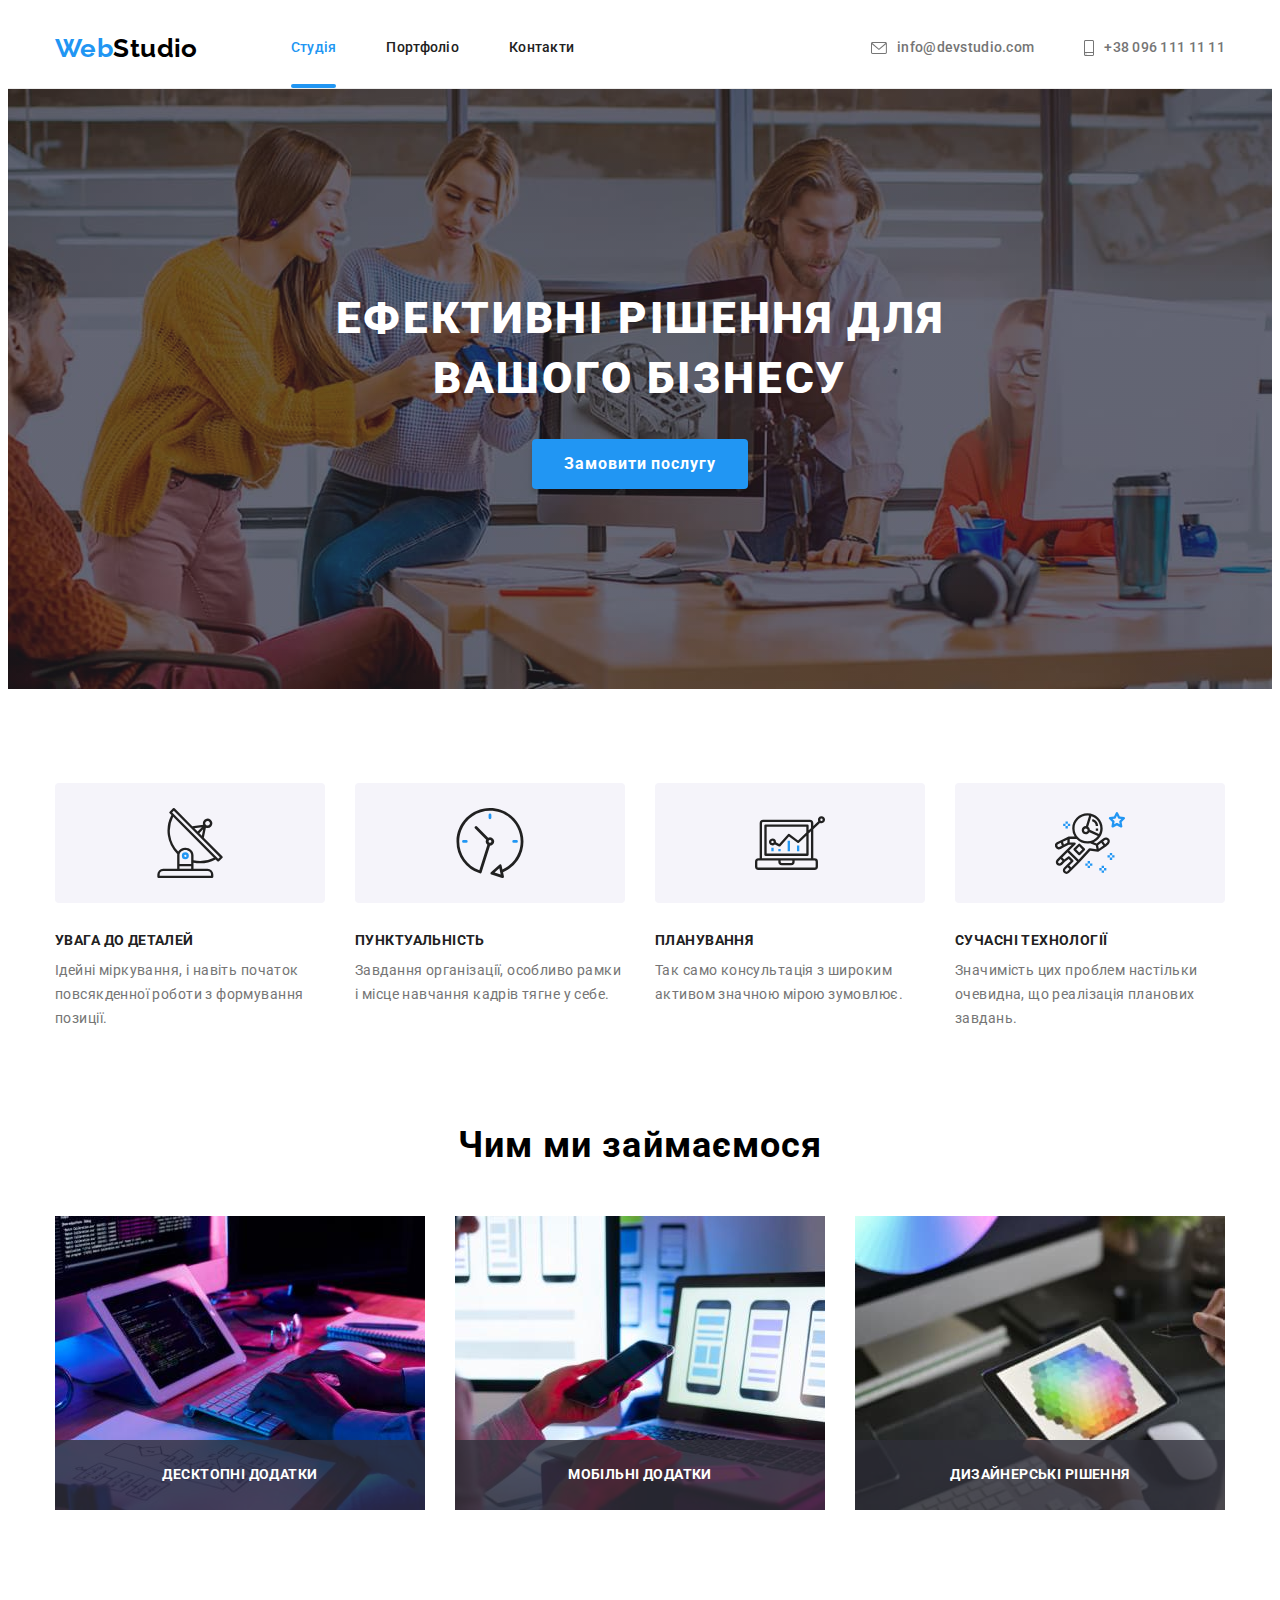
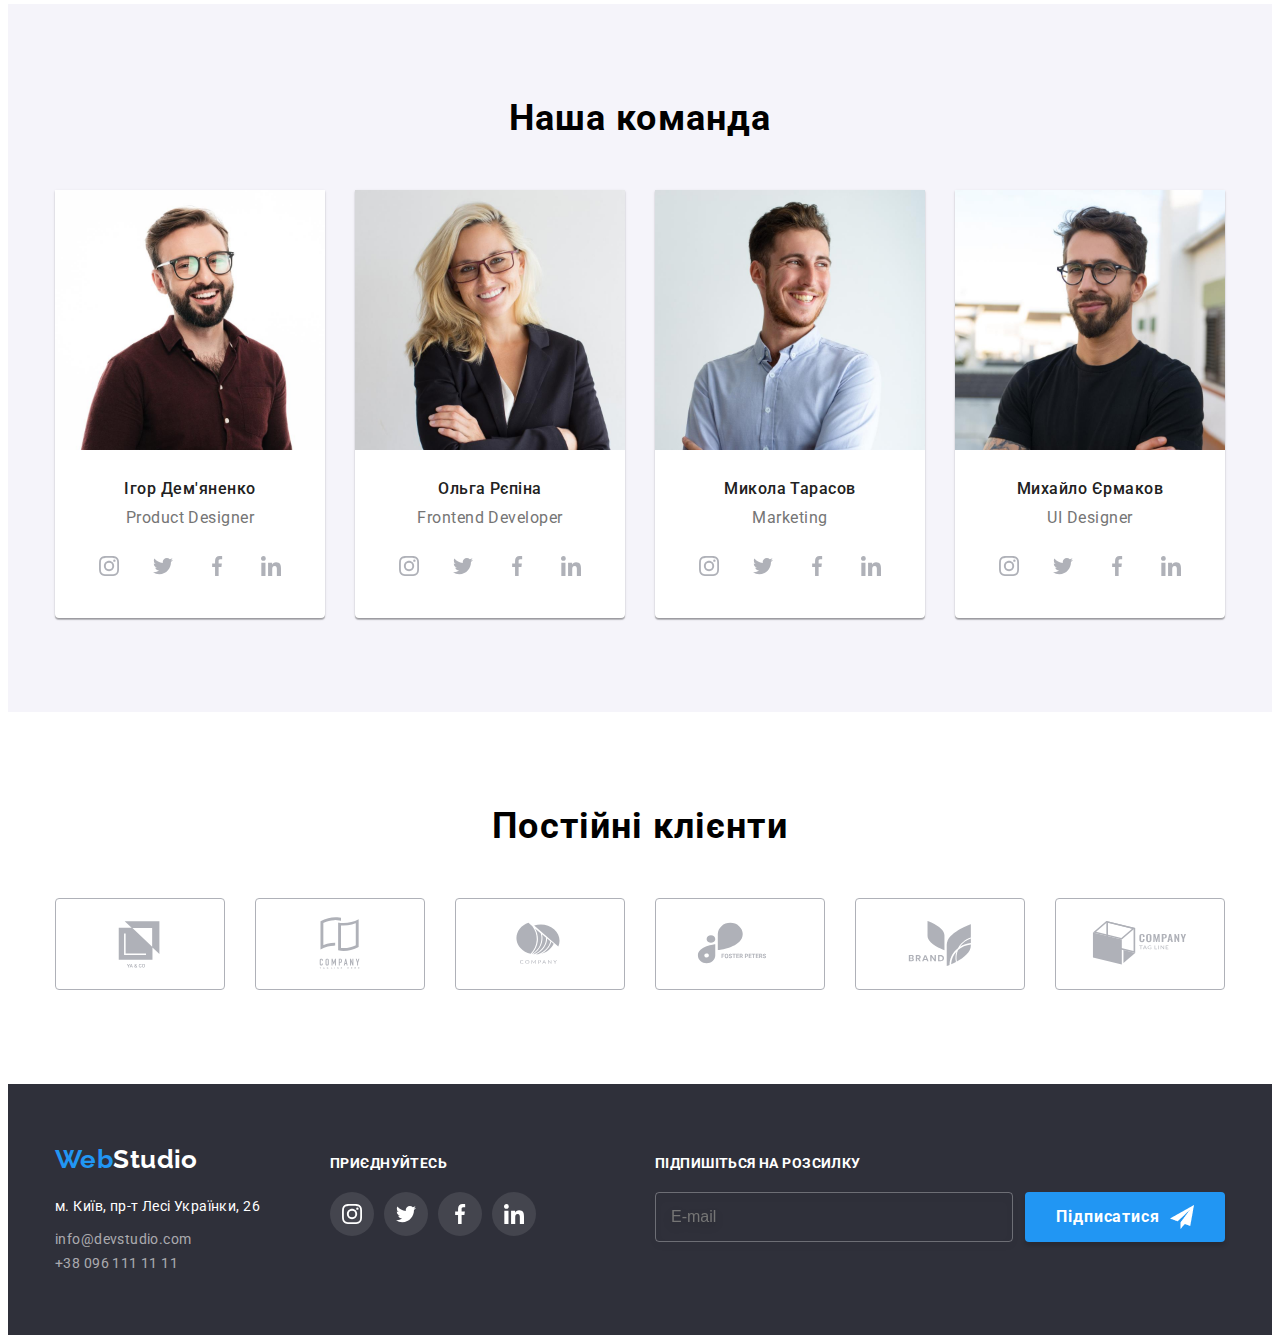
==== commit ca44d004: "BEM methodology added" ====
--- a/index.html
+++ b/index.html
@@ -1,4 +1,4 @@
-<!DOCTYPE html>
+<! DOCTYPE html>
 <html lang="uk">
   <head>
     <meta charset="UTF-8" />
@@ -24,26 +24,26 @@
     <!-- Header -->
     <header class="header">
       <div class="container header-container">
-        <a class="logo" lang="en" href="./index.html">Web<span class="logo-studio">Studio</span></a>
-        <nav class="main-menu">
-          <ul class="site-nav">
-            <li><a class="nav-link link current" href="./index.html">Студія</a></li>
-            <li><a class="nav-link link" href="./portfolio.html">Портфоліо</a></li>
-            <li><a class="nav-link link" href="#">Контакти</a></li>
+        <a class="logo" lang="en" href="./index.html">Web<span class="logo__studio">Studio</span></a>
+        <nav class="nav">
+          <ul class="nav__list">
+            <li><a class="nav__link link nav__link--current" href="./index.html">Студія</a></li>
+            <li><a class="nav__link link" href="./portfolio.html">Портфоліо</a></li>
+            <li><a class="nav__link link" href="#">Контакти</a></li>
           </ul>
         </nav>
         <ul class="contacts">
           <li>
-            <a class="contacts-items" href="mailto:info@devstudio.com">
-              <svg class="header-icon" width="16" height="12">
+            <a class="contacts__items" href="mailto:info@devstudio.com">
+              <svg class="contacts__icon" width="16" height="12">
                 <use href="./Images/symbol-defs.svg#envelope_new"></use>
               </svg>
               info@devstudio.com</a
             >
           </li>
           <li>
-            <a class="contacts-items" href="tel:+380961111111">
-              <svg class="header-icon" width="10" height="16">
+            <a class="contacts__items" href="tel:+380961111111">
+              <svg class="contacts__icon" width="10" height="16">
                 <use href="./Images/symbol-defs.svg#icon-smartphone"></use>
               </svg>
               +38 096 111 11 11</a
@@ -57,48 +57,48 @@
       <!-- Hero -->
       <section class="hero">
         <div class="container">
-          <h1 class="main-title">Ефективні рішення для вашого бізнесу</h1>
-          <button class="primary-button" type="button" data-modal-open>Замовити послугу</button>
+          <h1 class="hero__title">Ефективні рішення для вашого бізнесу</h1>
+          <button class="hero__button" type="button" data-modal-open>Замовити послугу</button>
 
           <div class="backdrop is-hidden" data-modal>
             <div class="modal">
-              <button type="button" class="circle" data-modal-close>
-                <svg class="cross-icon" width="11" height="11">
+              <button type="button" class="modal__button" data-modal-close>
+                <svg class="modal__button--icon" width="11" height="11">
                   <use href="./Images/symbol-defs.svg#cross"></use>
                 </svg>
               </button>
-              <strong class="modal-label">Залиште свої дані, ми вам передзвонимо</strong>
-              <form class="modal-form" name="modal-form">
-                <div class="modal-form-group" role="group">
-                  <label class="modal-form-label" for="user_name">Ім'я</label>
-                  <div class="modal-form-wrapper">
-                    <input class="modal-form-field" type="text" id="user_name" name="user_name" required>
-                    <svg class="modal-icon" width="12" height="12">
+              <strong class="modal__label">Залиште свої дані, ми вам передзвонимо</strong>
+              <form name="modal-form">
+                <div class="modal-form__group" role="group">
+                  <label class="modal-form__label" for="user_name">Ім'я</label>
+                  <div class="modal-form__wrapper">
+                    <input class="modal-form__field" type="text" id="user_name" name="user_name" required>
+                    <svg class="modal-form__icon" width="12" height="12">
                       <use href="./Images/symbol-defs.svg#User"></use>
                     </svg>
                   </div>
-                    <label class="modal-form-label" for="user_phone">Телефон</label>
-                  <div class="modal-form-wrapper">
-                    <input class="modal-form-field" type="tel" id="user_phone" name="user_phone" required>
-                    <svg class="modal-icon" width="13" height="13">
+                    <label class="modal-form__label" for="user_phone">Телефон</label>
+                  <div class="modal-form__wrapper">
+                    <input class="modal-form__field" type="tel" id="user_phone" name="user_phone" required>
+                    <svg class="modal-form__icon" width="13" height="13">
                       <use href="./Images/symbol-defs.svg#phone"></use>
                     </svg>
                   </div>
-                    <label class="modal-form-label" for="user_mail">Пошта</label>
-                  <div class="modal-form-wrapper">
-                    <input class="modal-form-field" type="email" id="user_mail" name="user_mail" required>
-                    <svg class="modal-icon" width="15" height="12">
+                    <label class="modal-form__label" for="user_mail">Пошта</label>
+                  <div class="modal-form__wrapper">
+                    <input class="modal-form__field" type="email" id="user_mail" name="user_mail" required>
+                    <svg class="modal-form__icon" width="15" height="12">
                       <use href="./Images/symbol-defs.svg#mail"></use>
                     </svg>
                   </div>
-                  <label class="modal-form-label" for="user_message">Коментар</label>
-                  <textarea class="modal-form-field modal-textarea" name="user_message" id="user_message" rows="6" placeholder="Введіть текст"></textarea>
+                  <label class="modal-form__label" for="user_message">Коментар</label>
+                  <textarea class="modal-form__field modal-form__textarea" name="user_message" id="user_message" rows="6" placeholder="Введіть текст"></textarea>
                 </div>
-                <div class="agreement-group" role="group">
-                  <input class="modal-checkbox" type="checkbox" id="agreement">
-                  <label class="agreement" for="agreement">Погоджуюся з розсилкою та приймаю <a class="agreement-link" href="#">Умови договору</a> </label>
+                <div class="modal-form__agreement" role="group">
+                  <input class="modal-form__checkbox" type="checkbox" id="agreement">
+                  <label class="modal-form__agreement--label" for="agreement">Погоджуюся з розсилкою та приймаю <a class="modal-form__agreement--link" href="#">Умови договору</a> </label>
                 </div>
-                <button class="modal-form-btn">Відправити</button>
+                <button class="modal-form__btn">Відправити</button>
               </form>
             </div>
           </div>
@@ -110,47 +110,47 @@
           <h2 class="hidden-title">Переваги</h2>
           <ul class="benefits">
             <li>
-              <div class="grey-box">
-                <svg class="antenna" width="70" height="70">
+              <div class="benefits__box">
+                <svg width="70" height="70">
                   <use href="./Images/symbol-defs.svg#icon-antenna"></use>
                 </svg>
               </div>
-              <h3 class="benefits-title">Увага до деталей</h3>
-              <p class="benefits-paragraph">
+              <h3 class="benefits__title">Увага до деталей</h3>
+              <p class="benefits__paragraph">
                 Ідейні міркування, і навіть початок повсякденної роботи з формування позиції.
               </p>
             </li>
             <li>
-              <div class="grey-box">
-                <svg class="clock" width="70" height="70">
+              <div class="benefits__box">
+                <svg width="70" height="70">
                   <use href="./Images/symbol-defs.svg#icon-clock"></use>
                 </svg>
               </div>
-              <h3 class="benefits-title">Пунктуальність</h3>
-              <p class="benefits-paragraph">
+              <h3 class="benefits__title">Пунктуальність</h3>
+              <p class="benefits__paragraph">
                 Завдання організації, особливо рамки і місце навчання кадрів тягне у себе.
               </p>
             </li>
 
             <li>
-              <div class="grey-box">
-                <svg class="diagram" width="70" height="70">
+              <div class="benefits__box">
+                <svg width="70" height="70">
                   <use href="./Images/symbol-defs.svg#icon-diagram"></use>
                 </svg>
               </div>
-              <h3 class="benefits-title">Планування</h3>
-              <p class="benefits-paragraph">
+              <h3 class="benefits__title">Планування</h3>
+              <p class="benefits__paragraph">
                 Так само консультація з широким активом значною мірою зумовлює.
               </p>
             </li>
             <li>
-              <div class="grey-box">
-                <svg class="astronaut" width="70" height="70">
+              <div class="benefits__box">
+                <svg width="70" height="70">
                   <use href="./Images/symbol-defs.svg#icon-astronaut"></use>
                 </svg>
               </div>
-              <h3 class="benefits-title">Сучасні технології</h3>
-              <p class="benefits-paragraph">
+              <h3 class="benefits__title">Сучасні технології</h3>
+              <p class="benefits__paragraph">
                 Значимість цих проблем настільки очевидна, що реалізація планових завдань.
               </p>
             </li>
@@ -161,18 +161,18 @@
       <section class="section what-we-do">
         <div class="container">
           <h2 class="primary-title">Чим ми займаємося</h2>
-          <ul class="what-we-do-photo">
-            <li class="what-we-do-list">
+          <ul class="what-we-do__photo">
+            <li class="what-we-do__list">
               <img src="./Images/img.jpg" width="370" height="294" alt="приклад1" />
-              <p class="overlay-text">Десктопні додатки</p>
-            </li>
-            <li class="what-we-do-list">
+              <p class="what-we-do__overlay">Десктопні додатки</p>
+            </li>
+            <li class="what-we-do__list">
               <img src="./Images/img(1).jpg" width="370" height="294" alt="приклад2" />
-              <p class="overlay-text">Мобільні додатки</p>
-            </li>
-            <li class="what-we-do-list">
+              <p class="what-we-do__overlay">Мобільні додатки</p>
+            </li>
+            <li class="what-we-do__list">
               <img src="./Images/img(2).jpg" width="370" height="294" alt="приклад3" />
-              <p class="overlay-text">Дизайнерські рішення</p>
+              <p class="what-we-do__overlay">Дизайнерські рішення</p>
             </li>
           </ul>
         </div>
@@ -181,58 +181,58 @@
       <section class="our-team section">
         <div class="container">
           <h2 class="primary-title">Наша команда</h2>
-          <ul class="our-team-list">
-            <li class="member-container">
+          <ul class="our-team__list">
+            <li class="member">
               <img src="./Images/worker1.jpg" width="270" height="260" alt="worker1" />
-              <div class="member-info">
-                <h3 class="our-team-title">Ігор Дем'яненко</h3>
-                <p class="our-team-paragraph" lang="en">Product Designer</p>
+              <div class="member__info">
+                <h3 class="member__name">Ігор Дем'яненко</h3>
+                <p class="member__position" lang="en">Product Designer</p>
                 <ul class="socials">
-                  <li class="socials-item">
-                    <a
-                      class="socials-link"
+                  <li class="socials__item">
+                    <a
+                      class="socials__link"
                       href="https://instagram.com"
                       target="_blank"
                       rel="noopener noreferrer nofollow"
                       aria-label="Instagram"
                     >
-                      <svg class="socials-icon" width="20" height="20">
+                      <svg class="socials__icon" width="20" height="20">
                         <use href="./Images/symbol-defs.svg#icon-instagram"></use></svg
                     ></a>
                   </li>
-                  <li class="socials-item">
-                    <a
-                      class="socials-link"
+                  <li class="socials__item">
+                    <a
+                      class="socials__link"
                       href="https://twitter.com"
                       target="_blank"
                       rel="noopener noreferrer nofollow"
                       aria-label="Twitter"
                     >
-                      <svg class="socials-icon" width="20" height="20">
+                      <svg class="socials__icon" width="20" height="20">
                         <use href="./Images/symbol-defs.svg#icon-twitter"></use></svg
                     ></a>
                   </li>
-                  <li class="socials-item">
-                    <a
-                      class="socials-link"
+                  <li class="socials__item">
+                    <a
+                      class="socials__link"
                       href="https://facebook.com"
                       target="_blank"
                       rel="noopener noreferrer nofollow"
                       aria-label="Facebook"
                     >
-                      <svg class="socials-icon" width="20" height="20">
+                      <svg class="socials__icon" width="20" height="20">
                         <use href="./Images/symbol-defs.svg#icon-facebook"></use></svg
                     ></a>
                   </li>
-                  <li class="socials-item">
-                    <a
-                      class="socials-link"
+                  <li class="socials__item">
+                    <a
+                      class="socials__link"
                       href="https//:linkedin.com"
                       target="_blank"
                       rel="noopener noreferrer nofollow"
                       aria-label="Linkedin"
                     >
-                      <svg class="socials-icon" width="20" height="20">
+                      <svg class="socials__icon" width="20" height="20">
                         <use href="./Images/symbol-defs.svg#icon-linkedin"></use></svg
                     ></a>
                   </li>
@@ -240,57 +240,57 @@
               </div>
             </li>
 
-            <li class="member-container">
+            <li class="member">
               <img src="./Images/worker2.jpg" width="270" height="260" alt="worker2" />
-              <div class="member-info">
-                <h3 class="our-team-title">Ольга Рєпіна</h3>
-                <p class="our-team-paragraph" lang="en">Frontend Developer</p>
+              <div class="member__info">
+                <h3 class="member__name">Ольга Рєпіна</h3>
+                <p class="member__position" lang="en">Frontend Developer</p>
                 <ul class="socials">
-                  <li class="socials-item">
-                    <a
-                      class="socials-link"
+                  <li class="socials__item">
+                    <a
+                      class="socials__link"
                       href="https://instagram.com"
                       target="_blank"
                       rel="noopener noreferrer nofollow"
                       aria-label="Instagram"
                     >
-                      <svg class="socials-icon" width="20" height="20">
+                      <svg class="socials__icon" width="20" height="20">
                         <use href="./Images/symbol-defs.svg#icon-instagram"></use></svg
                     ></a>
                   </li>
-                  <li class="socials-item">
-                    <a
-                      class="socials-link"
+                  <li class="socials__item">
+                    <a
+                      class="socials__link"
                       href="https://twitter.com"
                       target="_blank"
                       rel="noopener noreferrer nofollow"
                       aria-label="Twitter"
                     >
-                      <svg class="socials-icon" width="20" height="20">
+                      <svg class="socials__icon" width="20" height="20">
                         <use href="./Images/symbol-defs.svg#icon-twitter"></use></svg
                     ></a>
                   </li>
-                  <li class="socials-item">
-                    <a
-                      class="socials-link"
+                  <li class="socials__item">
+                    <a
+                      class="socials__link"
                       href="https://facebook.com"
                       target="_blank"
                       rel="noopener noreferrer nofollow"
                       aria-label="Facebook"
                     >
-                      <svg class="socials-icon" width="20" height="20">
+                      <svg class="socials__icon" width="20" height="20">
                         <use href="./Images/symbol-defs.svg#icon-facebook"></use></svg
                     ></a>
                   </li>
-                  <li class="socials-item">
-                    <a
-                      class="socials-link"
+                  <li class="socials__item">
+                    <a
+                      class="socials__link"
                       href="https://linkedin.com"
                       target="_blank"
                       rel="noopener noreferrer nofollow"
                       aria-label="Linkedin"
                     >
-                      <svg class="socials-icon" width="20" height="20">
+                      <svg class="socials__icon" width="20" height="20">
                         <use href="./Images/symbol-defs.svg#icon-linkedin"></use></svg
                     ></a>
                   </li>
@@ -298,57 +298,57 @@
               </div>
             </li>
 
-            <li class="member-container">
+            <li class="member">
               <img src="./Images/worker3.jpg" width="270" height="260" alt="worker3" />
-              <div class="member-info">
-                <h3 class="our-team-title">Микола Тарасов</h3>
-                <p class="our-team-paragraph" lang="en">Marketing</p>
+              <div class="member__info">
+                <h3 class="member__name">Микола Тарасов</h3>
+                <p class="member__position" lang="en">Marketing</p>
                 <ul class="socials">
-                  <li class="socials-item">
-                    <a
-                      class="socials-link"
+                  <li class="socials__item">
+                    <a
+                      class="socials__link"
                       href="https://instagram.com"
                       target="_blank"
                       rel="noopener noreferrer nofollow"
                       aria-label="Instagram"
                     >
-                      <svg class="socials-icon" width="20" height="20">
+                      <svg class="socials__icon" width="20" height="20">
                         <use href="./Images/symbol-defs.svg#icon-instagram"></use></svg
                     ></a>
                   </li>
-                  <li class="socials-item">
-                    <a
-                      class="socials-link"
+                  <li class="socials__item">
+                    <a
+                      class="socials__link"
                       href="https://twitter.com"
                       target="_blank"
                       rel="noopener noreferrer nofollow"
                       aria-label="Twitter"
                     >
-                      <svg class="socials-icon" width="20" height="20">
+                      <svg class="socials__icon" width="20" height="20">
                         <use href="./Images/symbol-defs.svg#icon-twitter"></use></svg
                     ></a>
                   </li>
-                  <li class="socials-item">
-                    <a
-                      class="socials-link"
+                  <li class="socials__item">
+                    <a
+                      class="socials__link"
                       href="https://facebook.com"
                       target="_blank"
                       rel="noopener noreferrer nofollow"
                       aria-label="Facebook"
                     >
-                      <svg class="socials-icon" width="20" height="20">
+                      <svg class="socials__icon" width="20" height="20">
                         <use href="./Images/symbol-defs.svg#icon-facebook"></use></svg
                     ></a>
                   </li>
-                  <li class="socials-item">
-                    <a
-                      class="socials-link"
+                  <li class="socials__item">
+                    <a
+                      class="socials__link"
                       href="https://linkedin.com"
                       target="_blank"
                       rel="noopener noreferrer nofollow"
                       aria-label="Linkedin"
                     >
-                      <svg class="socials-icon" width="20" height="20">
+                      <svg class="socials__icon" width="20" height="20">
                         <use href="./Images/symbol-defs.svg#icon-linkedin"></use></svg
                     ></a>
                   </li>
@@ -356,57 +356,57 @@
               </div>
             </li>
 
-            <li class="member-container">
+            <li class="member">
               <img src="./Images/worker4.jpg" width="270" height="260" alt="worker4" />
-              <div class="member-info">
-                <h3 class="our-team-title">Михайло Єрмаков</h3>
-                <p class="our-team-paragraph" lang="en">UI Designer</p>
+              <div class="member__info">
+                <h3 class="member__name">Михайло Єрмаков</h3>
+                <p class="member__position" lang="en">UI Designer</p>
                 <ul class="socials">
-                  <li class="socials-item">
-                    <a
-                      class="socials-link"
+                  <li class="socials__item">
+                    <a
+                      class="socials__link"
                       href="https://instagram.com"
                       target="_blank"
                       rel="noopener noreferrer nofollow"
                       aria-label="Instagram"
                     >
-                      <svg class="socials-icon" width="20" height="20">
+                      <svg class="socials__icon" width="20" height="20">
                         <use href="./Images/symbol-defs.svg#icon-instagram"></use></svg
                     ></a>
                   </li>
-                  <li class="socials-item">
-                    <a
-                      class="socials-link"
+                  <li class="socials__item">
+                    <a
+                      class="socials__link"
                       href="https://twitter.com"
                       target="_blank"
                       rel="noopener noreferrer nofollow"
                       aria-label="Twitter"
                     >
-                      <svg class="socials-icon" width="20" height="20">
+                      <svg class="socials__icon" width="20" height="20">
                         <use href="./Images/symbol-defs.svg#icon-twitter"></use></svg
                     ></a>
                   </li>
-                  <li class="socials-item">
-                    <a
-                      class="socials-link"
+                  <li class="socials__item">
+                    <a
+                      class="socials__link"
                       href="https://facebook.com"
                       target="_blank"
                       rel="noopener noreferrer nofollow"
                       aria-label="Facebook"
                     >
-                      <svg class="socials-icon" width="20" height="20">
+                      <svg class="socials__icon" width="20" height="20">
                         <use href="./Images/symbol-defs.svg#icon-facebook"></use></svg
                     ></a>
                   </li>
-                  <li class="socials-item">
-                    <a
-                      class="socials-link"
+                  <li class="socials__item">
+                    <a
+                      class="socials__link"
                       href="https://linkedin.com"
                       target="_blank"
                       rel="noopener noreferrer nofollow"
                       aria-label="Linkedin"
                     >
-                      <svg class="socials-icon" width="20" height="20">
+                      <svg class="socials__icon" width="20" height="20">
                         <use href="./Images/symbol-defs.svg#icon-linkedin"></use></svg
                     ></a>
                   </li>
@@ -420,70 +420,70 @@
       <section class="section">
         <div class="container">
           <h2 class="primary-title">Постійні клієнти</h2>
-          <ul class="best-clients-list">
-            <li>
-              <a
-                class="best-clients-link"
+          <ul class="best-clients__list">
+            <li>
+              <a
+                class="best-clients__link"
                 href="#"
                 target="_blank"
                 rel="noopener noreferrer nofollow"
                 aria-label="Company-one"
-                ><svg class="best-clients-icon" width="106" height="60">
+                ><svg class="best-clients__icon" width="106" height="60">
                   <use href="./Images/symbol-defs.svg#compay-one"></use></svg
               ></a>
             </li>
             <li>
               <a
-                class="best-clients-link"
+                class="best-clients__link"
                 href="#"
                 target="_blank"
                 rel="noopener noreferrer nofollow"
                 aria-label="Company-two"
-                ><svg class="best-clients-icon" width="106" height="60">
+                ><svg class="best-clients__icon" width="106" height="60">
                   <use href="./Images/symbol-defs.svg#company-two"></use></svg
               ></a>
             </li>
             <li>
               <a
-                class="best-clients-link"
+                class="best-clients__link"
                 href="#"
                 target="_blank"
                 rel="noopener noreferrer nofollow"
                 aria-label="Company-three"
-                ><svg class="best-clients-icon" width="106" height="60">
+                ><svg class="best-clients__icon" width="106" height="60">
                   <use href="./Images/symbol-defs.svg#company-three"></use></svg
               ></a>
             </li>
             <li>
               <a
-                class="best-clients-link"
+                class="best-clients__link"
                 href="#"
                 target="_blank"
                 rel="noopener noreferrer nofollow"
                 aria-label="Company-four"
-                ><svg class="best-clients-icon" width="106" height="60">
+                ><svg class="best-clients__icon" width="106" height="60">
                   <use href="./Images/symbol-defs.svg#company-four"></use></svg
               ></a>
             </li>
             <li>
               <a
-                class="best-clients-link"
+                class="best-clients__link"
                 href="#"
                 target="_blank"
                 rel="noopener noreferrer nofollow"
                 aria-label="Company-five"
-                ><svg class="best-clients-icon" width="106" height="60">
+                ><svg class="best-clients__icon" width="106" height="60">
                   <use href="./Images/symbol-defs.svg#company-five"></use></svg
               ></a>
             </li>
             <li>
               <a
-                class="best-clients-link"
+                class="best-clients__link"
                 href="#"
                 target="_blank"
                 rel="noopener noreferrer nofollow"
                 aria-label="Company-six"
-                ><svg class="best-clients-icon" width="106" height="60">
+                ><svg class="best-clients__icon" width="106" height="60">
                   <use href="./Images/symbol-defs.svg#company-six"></use></svg
               ></a>
             </li>
@@ -494,89 +494,89 @@
     <!-- Footer -->
     <footer class="footer">
       <div class="container">
-        <div class="footer-container-main">
+        <div>
           <a class="logo" lang="en" href="./index.html"
-            >Web<span class="logo-studio-footer">Studio</span></a
+            >Web<span class="logo__studio--footer">Studio</span></a
           >
 
           <address class="address-bar">
-            <ul class="footer-address">
+            <ul class="address-bar__footer">
               <li>
                 <a
-                  class="main-address"
+                  class="address-bar__main-address"
                   target="_blank"
                   rel="noopener noreferrer nofollow"
                   href="https://goo.gl/maps/YBQsW2oM5pBxSqpX7"
                   >м. Київ, пр-т Лесі Українки, 26</a
                 >
               </li>
-              <li class="footer-link">
-                <a class="footer-phone-mail" href="mailto:info@devstudio.com">info@devstudio.com</a>
+              <li class="footer__link">
+                <a class="footer__link--phone-mail" href="mailto:info@devstudio.com">info@devstudio.com</a>
               </li>
               <li class="footer-link">
-                <a class="footer-phone-mail" href="tel:+380961111111">+38 096 111 11 11</a>
+                <a class="footer__link--phone-mail" href="tel:+380961111111">+38 096 111 11 11</a>
               </li>
             </ul>
           </address>
         </div>
-        <div class="footer-social-links">
-          <p class="footer-social-title">ПРИЄДНУЙТЕСЬ</p>
-          <ul class="socials-footer">
-            <li class="socials-item-footer">
-              <a
-                class="socials-link-footer"
+        <div class="footer__social-container">
+          <p class="footer__social-title">ПРИЄДНУЙТЕСЬ</p>
+          <ul class="footer__social-list">
+            <li>
+              <a
+                class="footer__social-link"
                 href="https://instagram.com"
                 target="_blank"
                 rel="noopener noreferrer nofollow"
                 aria-label="Instagram"
               >
-                <svg class="socials-icon-footer" width="20" height="20">
+                <svg class="footer__social-icon" width="20" height="20">
                   <use href="./Images/symbol-defs.svg#icon-instagram"></use></svg
               ></a>
             </li>
-            <li class="socials-item-footer">
-              <a
-                class="socials-link-footer"
+            <li>
+              <a
+                class="footer__social-link"
                 href="https://twitter.com"
                 target="_blank"
                 rel="noopener noreferrer nofollow"
                 aria-label="Twitter"
               >
-                <svg class="socials-icon-footer" width="20" height="20">
+                <svg class="footer__social-icon" width="20" height="20">
                   <use href="./Images/symbol-defs.svg#icon-twitter"></use></svg
               ></a>
             </li>
-            <li class="socials-item-footer">
-              <a
-                class="socials-link-footer"
+            <li>
+              <a
+                class="footer__social-link"
                 href="https://facebook.com"
                 target="_blank"
                 rel="noopener noreferrer nofollow"
                 aria-label="Facebook"
               >
-                <svg class="socials-icon-footer" width="20" height="20">
+                <svg class="footer__social-icon" width="20" height="20">
                   <use href="./Images/symbol-defs.svg#icon-facebook"></use></svg
               ></a>
             </li>
-            <li class="socials-item-footer">
-              <a
-                class="socials-link-footer"
+            <li>
+              <a
+                class="footer__social-link"
                 href="https//:linkedin.com"
                 target="_blank"
                 rel="noopener noreferrer nofollow"
                 aria-label="Linkedin"
               >
-                <svg class="socials-icon-footer" width="20" height="20">
+                <svg class="footer__social-icon" width="20" height="20">
                   <use href="./Images/symbol-defs.svg#icon-linkedin"></use></svg
               ></a>
             </li>
           </ul>
         </div>
         <div class="subscription">
-        <p class="call-to-action">Підпишіться на розсилку</p>
-        <form class="subscription-form">
-            <label><input class="subscription-email" type="email" name="user_email" placeholder="E-mail" required></label>
-            <button class="subscription-btn" type="submit">Підписатися</button>
+        <p class="subscription__call">Підпишіться на розсилку</p>
+        <form class="subscription__form">
+            <label><input class="subscription__email" type="email" name="user_email" placeholder="E-mail" required></label>
+            <button class="subscription__btn" type="submit">Підписатися</button>
         </form>
         </div>
       </div>
--- a/css/styles.css
+++ b/css/styles.css
@@ -66,364 +66,6 @@
   --indent: 30px;
   --animate: 250ms cubic-bezier(0.4, 0, 0.2, 1);
 }
-/* Logotype */
-.logo {
-  font-family: 'Raleway';
-  font-weight: 700;
-  font-size: 26px;
-  line-height: 1.19;
-  text-decoration: none;
-  color: var(--accent-color);
-}
-.logo-studio {
-  color: #000000;
-}
-
-.logo-studio-footer {
-  color: #ffffff;
-}
-/* Header*/
-.site-nav,
-.link {
-  position: relative;
-  font-weight: 500;
-  line-height: 1.14;
-  letter-spacing: 0.02em;
-  list-style: none;
-  text-decoration: none;
-  color: var(--primary-title-color);
-
-  transition: color var(--animate);
-}
-
-.site-nav,
-.link:hover,
-.site-nav,
-.link:focus {
-  color: var(--accent-color);
-}
-.current {
-  color: var(--accent-color);
-}
-.current::after {
-  position: absolute;
-  content: '';
-
-  display: block;
-  left: 0;
-  bottom: 0;
-
-  width: 100%;
-  height: 4px;
-
-  background: #2196f3;
-  border-radius: 2px;
-}
-.contacts {
-  list-style: none;
-
-  display: flex;
-  gap: 50px;
-  margin-left: auto;
-}
-.contacts-items {
-  font-weight: 500;
-  line-height: 1.14;
-  letter-spacing: 0.02em;
-  color: var(--paragraph-color);
-  text-decoration: none;
-
-  transition: color var(--animate);
-}
-.contacts-items:hover,
-.contacts-items:focus {
-  color: var(--accent-color);
-}
-
-.header-icon {
-  fill: currentColor;
-}
-.contacts-items {
-  display: flex;
-  align-items: center;
-  gap: 10px;
-}
-
-.nav-link {
-  display: block;
-  padding-top: 32px;
-  padding-bottom: 32px;
-}
-.header {
-  border-bottom-color: rgb(236, 236, 236);
-  border-bottom-style: solid;
-  border-bottom-width: 1px;
-}
-
-.header-container {
-  display: flex;
-  align-items: center;
-}
-.site-nav {
-  display: flex;
-  gap: 50px;
-}
-.main-menu {
-  margin-left: 93px;
-}
-
-/* Hero */
-.hero {
-  background-color: var(--footer-bg-color);
-  background-image: linear-gradient(rgba(47, 48, 58, 0.4), rgba(47, 48, 58, 0.4)),
-    url(../Images/hero-bgc.jpg);
-  background-repeat: no-repeat;
-  background-position: center;
-  background-size: cover;
-  height: 600px;
-
-  max-width: 1600px;
-  margin: 0 auto;
-  padding: 200px 0;
-  text-align: center;
-}
-
-.main-title {
-  width: 696px;
-  margin: 0 auto;
-  font-weight: 900;
-  font-size: 44px;
-  line-height: 1.36;
-  text-align: center;
-  letter-spacing: 0.06em;
-  text-transform: uppercase;
-  color: var(--primary-background-color);
-}
-.primary-button {
-  display: block;
-  padding: 10px 32px 10px 32px;
-  margin: 0 auto;
-  margin-top: 30px;
-
-  background-color: var(--accent-color);
-  box-shadow: 0px 4px 4px rgba(0, 0, 0, 0.15);
-  border-radius: 4px;
-  color: var(--primary-background-color);
-  cursor: pointer;
-  font-family: 'Roboto';
-  font-weight: 700;
-  font-size: 16px;
-  line-height: 1.87;
-  letter-spacing: 0.06em;
-  border: none;
-
-  transition: background-color var(--animate);
-}
-.primary-button:hover,
-.primary-button:focus {
-  background-color: var(--hero-btn-hover);
-}
-
-.backdrop {
-  position: fixed;
-  top: 0;
-  left: 0;
-  width: 100%;
-  height: 100%;
-
-  background-color: rgba(0, 0, 0, 0.2);
-
-  z-index: 100;
-
-  transition: opacity var(--animate), visibility var(--animate);
-}
-.backdrop.is-hidden {
-  opacity: 0;
-  pointer-events: none;
-  visibility: hidden;
-}
-.modal {
-  position: absolute;
-  top: 50%;
-  left: 50%;
-  transform: translate(-50%, -50%);
-
-  min-width: 528px;
-  min-height: 581px;
-  padding: 40px;
-  background-color: #ffffff;
-  box-shadow: 0px 1px 3px rgba(0, 0, 0, 0.12), 0px 1px 1px rgba(0, 0, 0, 0.14),
-    0px 2px 1px rgba(0, 0, 0, 0.2);
-  border-radius: 4px;
-  transition: transform var(--animate), opacity var(--animate);
-}
-.backdrop.is-hidden .modal {
-  transform: translate(-50%, -70%);
-  opacity: 0;
-}
-.circle {
-  position: absolute;
-  padding: 0;
-  display: inline-flex;
-  justify-content: center;
-  align-items: center;
-
-  top: 8px;
-  right: 8px;
-  width: 30px;
-  height: 30px;
-  background-color: #ffffff;
-  border: 1px solid rgba(0, 0, 0, 0.1);
-  border-radius: 50%;
-
-  
-}
-.cross-icon {
-  fill: #000000;
-  transition: fill  var(--animate);
-}
-.circle:hover .cross-icon {
-  fill: var(--accent-color);
-}
-.circle:focus .cross-icon {
-  fill: var(--accent-color);
-}
-.modal-label {
-  display: block;
-  font-weight: 700;
-  font-size: 20px;
-  line-height: 1.15;
-  text-align: center;
-  margin-bottom: 12px;
-
-  color: var(--primary-title-color);
-}
-.modal-form-wrapper {
-  position: relative;
-}
-
-.modal-form-label {
-  display: block;
-  margin-top: 10px;
-  margin-bottom: 4px;
-  font-weight: 400;
-  font-size: 12px;
-  line-height: 1.16;
-  text-align: left;
-  letter-spacing: 0.01em;
-
-  color: #757575;
-}
-.modal-form-label:first-child {
-  margin-top: 0;
-}
-.modal-form-field {
-  width: 100%;
-  height: 40px;
-  padding-left: 42px;
-  padding-right: 42px;
-
-  outline-offset: -1px;
-  border: 1px solid rgba(33, 33, 33, 0.2);
-  border-radius: 4px;
-
-  transition: border var(--animate), outline var(--animate);
-}
-.modal-form-group {
-  margin-bottom: 20px;
-}
-.modal-form-field:hover {
-  border: 1px solid var(--accent-color);
-}
-.modal-form-field:focus {
-  outline: 1px solid var(--accent-color);
-}
-.modal-icon {
-  position: absolute;
-  top: 50%;
-  left: 15px;
-  transform: translateY(-50%);
-
-  transition: fill var(--animate);
-}
-.modal-form-field:hover + .modal-icon,
-.modal-form-field:focus + .modal-icon {
-  fill: var(--accent-color);
-}
-.modal-textarea {
-  resize: none;
-  height: 120px;
-  padding: 12px 16px;
-}
-.agreement-group {
-  display: flex;
-  justify-content: center;
-  align-items: center;
-  gap: 9px;
-}
-.agreement {
-  font-weight: 400;
-  font-size: 14px;
-  line-height: 1.71;
-
-  color: var(--paragraph-color);
-  user-select: none;
-}
-.agreement-link {
-  color: var(--accent-color);
-  text-underline-position: under;
-}
-.modal-checkbox {
-  appearance: none;
-  width: 16px;
-  height: 15px;
-
-  outline: 1px solid transparent;
-  outline-offset: -1px;
-  border: 1px solid var(--paragraph-color);
-  border-radius: 2px;
-  background-size: 0;
-  background-repeat: no-repeat;
-  background-position: center;
-  transition: background-size var(--animate), outline-color var(--animate), 
-  background-color var(--animate);
-}
-.modal-checkbox:checked {
-  outline-color: var(--accent-color);
-  background-color: var(--accent-color);
-  background-image: url("data:image/svg+xml,%3Csvg width='13' height='10' viewBox='0 0 13 10' fill='none' xmlns='http://www.w3.org/2000/svg'%3E%3Cpath d='M1.95703 4.75166L1.88825 4.68604L1.81923 4.75141L0.93123 5.59258L0.854858 5.66492L0.930974 5.73753L4.42671 9.07236L4.49574 9.1382L4.56476 9.07236L12.069 1.91352L12.1449 1.84116L12.069 1.76881L11.1873 0.927644L11.1183 0.861826L11.0493 0.927611L4.49577 7.17353L1.95703 4.75166Z' fill='white' stroke='white' stroke-width='0.2'/%3E%3C/svg%3E%0A");
-  background-size: 11px 8px;
-}
-.modal-form-btn {
-  padding-top: 10px;
-  padding-bottom: 10px;
-  margin-top: 30px;
-  margin-left: auto;
-  margin-right: auto;
-  width: 200px;
-  height: 50px;
-
-  background-color: var(--accent-color);
-  border-radius: 4px;
-  border: none;
-  font-family: 'Roboto';
-  font-style: normal;
-  font-weight: 700;
-  font-size: 16px;
-  line-height: 1.88;
-  letter-spacing: 0.06em;
-  color: #ffffff;
-  box-shadow: 0px 4px 4px rgba(0, 0, 0, 0.15);
-
-  transition: background-color var(--animate);
-}
-.modal-form-btn:hover,
-.modal-form-btn:focus {
-  background-color: var(--hero-btn-hover);
-}
-
-/* what we have? */
-
 .hidden-title {
   position: absolute;
   white-space: nowrap;
@@ -437,7 +79,373 @@
   margin: -1px;
 }
 
-.grey-box {
+.primary-title {
+  font-family: 'Roboto';
+  font-weight: 700;
+  font-size: 36px;
+  line-height: 1.16;
+  text-align: center;
+  letter-spacing: 0.03em;
+}
+/* Logotype */
+.logo {
+  font-family: 'Raleway';
+  font-weight: 700;
+  font-size: 26px;
+  line-height: 1.19;
+  text-decoration: none;
+  color: var(--accent-color);
+}
+.logo__studio {
+  color: #000000;
+}
+
+.logo__studio--footer {
+  color: #ffffff;
+}
+/* Header*/
+.nav__list,
+.link {
+  position: relative;
+  font-weight: 500;
+  line-height: 1.14;
+  letter-spacing: 0.02em;
+  list-style: none;
+  text-decoration: none;
+  color: var(--primary-title-color);
+
+  transition: color var(--animate);
+}
+
+.nav__list,
+.link:hover,
+.nav__list,
+.link:focus {
+  color: var(--accent-color);
+}
+.nav__link--current {
+  color: var(--accent-color);
+}
+.nav__link--current::after {
+  position: absolute;
+  content: '';
+
+  display: block;
+  left: 0;
+  bottom: 0;
+
+  width: 100%;
+  height: 4px;
+
+  background: #2196f3;
+  border-radius: 2px;
+}
+.contacts {
+  list-style: none;
+
+  display: flex;
+  gap: 50px;
+  margin-left: auto;
+}
+.contacts__items {
+  font-weight: 500;
+  line-height: 1.14;
+  letter-spacing: 0.02em;
+  color: var(--paragraph-color);
+  text-decoration: none;
+
+  transition: color var(--animate);
+}
+.contacts__items:hover,
+.contacts__items:focus {
+  color: var(--accent-color);
+}
+
+.contacts__icon {
+  fill: currentColor;
+}
+.contacts__items {
+  display: flex;
+  align-items: center;
+  gap: 10px;
+}
+
+.nav__link {
+  display: block;
+  padding-top: 32px;
+  padding-bottom: 32px;
+}
+.header {
+  border-bottom-color: rgb(236, 236, 236);
+  border-bottom-style: solid;
+  border-bottom-width: 1px;
+}
+
+.header-container {
+  display: flex;
+  align-items: center;
+}
+.nav__list {
+  display: flex;
+  gap: 50px;
+}
+.nav__list {
+  margin-left: 93px;
+}
+
+/* Hero */
+.hero {
+  background-color: var(--footer-bg-color);
+  background-image: linear-gradient(rgba(47, 48, 58, 0.4), rgba(47, 48, 58, 0.4)),
+    url(../Images/hero-bgc.jpg);
+  background-repeat: no-repeat;
+  background-position: center;
+  background-size: cover;
+  height: 600px;
+
+  max-width: 1600px;
+  margin: 0 auto;
+  padding: 200px 0;
+  text-align: center;
+}
+
+.hero__title {
+  width: 696px;
+  margin: 0 auto;
+  font-weight: 900;
+  font-size: 44px;
+  line-height: 1.36;
+  text-align: center;
+  letter-spacing: 0.06em;
+  text-transform: uppercase;
+  color: var(--primary-background-color);
+}
+.hero__button {
+  display: block;
+  padding: 10px 32px 10px 32px;
+  margin: 0 auto;
+  margin-top: 30px;
+
+  background-color: var(--accent-color);
+  box-shadow: 0px 4px 4px rgba(0, 0, 0, 0.15);
+  border-radius: 4px;
+  color: var(--primary-background-color);
+  cursor: pointer;
+  font-family: 'Roboto';
+  font-weight: 700;
+  font-size: 16px;
+  line-height: 1.87;
+  letter-spacing: 0.06em;
+  border: none;
+
+  transition: background-color var(--animate);
+}
+.hero__button:hover,
+.hero__button:focus {
+  background-color: var(--hero-btn-hover);
+}
+
+.backdrop {
+  position: fixed;
+  top: 0;
+  left: 0;
+  width: 100%;
+  height: 100%;
+
+  background-color: rgba(0, 0, 0, 0.2);
+
+  z-index: 100;
+
+  transition: opacity var(--animate), visibility var(--animate);
+}
+.backdrop.is-hidden {
+  opacity: 0;
+  pointer-events: none;
+  visibility: hidden;
+}
+.modal {
+  position: absolute;
+  top: 50%;
+  left: 50%;
+  transform: translate(-50%, -50%);
+
+  min-width: 528px;
+  min-height: 581px;
+  padding: 40px;
+  background-color: #ffffff;
+  box-shadow: 0px 1px 3px rgba(0, 0, 0, 0.12), 0px 1px 1px rgba(0, 0, 0, 0.14),
+    0px 2px 1px rgba(0, 0, 0, 0.2);
+  border-radius: 4px;
+  transition: transform var(--animate), opacity var(--animate);
+}
+.backdrop.is-hidden .modal {
+  transform: translate(-50%, -70%);
+  opacity: 0;
+}
+.modal__button {
+  position: absolute;
+  padding: 0;
+  display: inline-flex;
+  justify-content: center;
+  align-items: center;
+
+  top: 8px;
+  right: 8px;
+  width: 30px;
+  height: 30px;
+  background-color: #ffffff;
+  border: 1px solid rgba(0, 0, 0, 0.1);
+  border-radius: 50%;
+
+  
+}
+.modal__button--icon {
+  fill: #000000;
+  transition: fill  var(--animate);
+}
+.modal__button:hover .modal__button--icon {
+  fill: var(--accent-color);
+}
+.modal__button:focus .modal__button--icon {
+  fill: var(--accent-color);
+}
+.modal__label {
+  display: block;
+  font-weight: 700;
+  font-size: 20px;
+  line-height: 1.15;
+  text-align: center;
+  margin-bottom: 12px;
+
+  color: var(--primary-title-color);
+}
+.modal-form__wrapper {
+  position: relative;
+}
+
+.modal-form__label {
+  display: block;
+  margin-top: 10px;
+  margin-bottom: 4px;
+  font-weight: 400;
+  font-size: 12px;
+  line-height: 1.16;
+  text-align: left;
+  letter-spacing: 0.01em;
+
+  color: #757575;
+}
+.modal-form__label:first-child {
+  margin-top: 0;
+}
+.modal-form__field {
+  width: 100%;
+  height: 40px;
+  padding-left: 42px;
+  padding-right: 42px;
+
+  outline-offset: -1px;
+  border: 1px solid rgba(33, 33, 33, 0.2);
+  border-radius: 4px;
+
+  transition: border var(--animate), outline var(--animate);
+}
+.modal-form__group {
+  margin-bottom: 20px;
+}
+.modal-form__field:hover {
+  border: 1px solid var(--accent-color);
+}
+.modal-form__field:focus {
+  outline: 1px solid var(--accent-color);
+}
+.modal-form__icon {
+  position: absolute;
+  top: 50%;
+  left: 15px;
+  transform: translateY(-50%);
+
+  transition: fill var(--animate);
+}
+.modal-form__field:hover + .modal-form__icon,
+.modal-form__field:focus + .modal-form__icon {
+  fill: var(--accent-color);
+}
+.modal-form__textarea {
+  resize: none;
+  height: 120px;
+  padding: 12px 16px;
+}
+.modal-form__agreement {
+  display: flex;
+  justify-content: center;
+  align-items: center;
+  gap: 9px;
+}
+.modal-form__agreement--label {
+  font-weight: 400;
+  font-size: 14px;
+  line-height: 1.71;
+
+  color: var(--paragraph-color);
+  user-select: none;
+}
+.modal-form__agreement--link {
+  color: var(--accent-color);
+  text-underline-position: under;
+}
+.modal-form__checkbox {
+  appearance: none;
+  width: 16px;
+  height: 15px;
+
+  outline: 1px solid transparent;
+  outline-offset: -1px;
+  border: 1px solid var(--paragraph-color);
+  border-radius: 2px;
+  background-size: 0;
+  background-repeat: no-repeat;
+  background-position: center;
+  transition: background-size var(--animate), outline-color var(--animate), 
+  background-color var(--animate);
+}
+.modal-form__checkbox:checked {
+  outline-color: var(--accent-color);
+  background-color: var(--accent-color);
+  background-image: url("data:image/svg+xml,%3Csvg width='13' height='10' viewBox='0 0 13 10' fill='none' xmlns='http://www.w3.org/2000/svg'%3E%3Cpath d='M1.95703 4.75166L1.88825 4.68604L1.81923 4.75141L0.93123 5.59258L0.854858 5.66492L0.930974 5.73753L4.42671 9.07236L4.49574 9.1382L4.56476 9.07236L12.069 1.91352L12.1449 1.84116L12.069 1.76881L11.1873 0.927644L11.1183 0.861826L11.0493 0.927611L4.49577 7.17353L1.95703 4.75166Z' fill='white' stroke='white' stroke-width='0.2'/%3E%3C/svg%3E%0A");
+  background-size: 11px 8px;
+}
+.modal-form__btn {
+  padding-top: 10px;
+  padding-bottom: 10px;
+  margin-top: 30px;
+  margin-left: auto;
+  margin-right: auto;
+  width: 200px;
+  height: 50px;
+
+  background-color: var(--accent-color);
+  border-radius: 4px;
+  border: none;
+  font-family: 'Roboto';
+  font-style: normal;
+  font-weight: 700;
+  font-size: 16px;
+  line-height: 1.88;
+  letter-spacing: 0.06em;
+  color: #ffffff;
+  box-shadow: 0px 4px 4px rgba(0, 0, 0, 0.15);
+
+  transition: background-color var(--animate);
+}
+.modal-form__btn:hover,
+.modal-form__btn:focus {
+  background-color: var(--hero-btn-hover);
+}
+
+/* what we have? */
+
+.benefits__box {
   display: flex;
   align-items: center;
   justify-content: center;
@@ -449,20 +457,12 @@
 
   margin-bottom: 30px;
 }
-.antenna {
-}
-.clock {
-}
-.diagram {
-}
-.astronaut {
-}
 
 .benefits {
   display: flex;
   gap: 30px;
 }
-.benefits-title {
+.benefits__title {
   font-weight: 700;
   line-height: 1.14;
   text-transform: uppercase;
@@ -470,20 +470,13 @@
   font-size: 14px;
   margin-bottom: 10px;
 }
-.benefits-paragraph {
+.benefits__paragraph {
   line-height: 1.71;
   color: var(--paragraph-color);
 }
 /* what we do */
-.primary-title {
-  font-family: 'Roboto';
-  font-weight: 700;
-  font-size: 36px;
-  line-height: 1.16;
-  text-align: center;
-  letter-spacing: 0.03em;
-}
-.what-we-do-photo {
+
+.what-we-do__photo {
   display: flex;
   gap: 30px;
 
@@ -492,11 +485,11 @@
 .what-we-do {
   padding-top: 0;
 }
-.what-we-do-list {
+.what-we-do__list {
   position: relative;
 }
 
-.overlay-text {
+.what-we-do__overlay {
   position: absolute;
 
   color: #ffffff;
@@ -519,25 +512,25 @@
 .our-team {
   background-color: var(--additional-bg-color);
 }
-.our-team-list {
+.our-team__list {
   display: flex;
   gap: 30px;
   margin-top: 50px;
 }
 
-.member-info {
-  padding-top: 30px;
-  padding-bottom: 30px;
-}
-
-.member-container {
+
+
+.member {
   background: #ffffff;
   box-shadow: 0px 1px 3px rgba(0, 0, 0, 0.12), 0px 1px 1px rgba(0, 0, 0, 0.14),
     0px 2px 1px rgba(0, 0, 0, 0.2);
   border-radius: 0px 0px 4px 4px;
 }
-
-.our-team-title {
+.member__info {
+  padding-top: 30px;
+  padding-bottom: 30px;
+}
+.member__name {
   font-family: 'Roboto';
   font-weight: 500;
   font-size: 16px;
@@ -547,7 +540,7 @@
   color: var(--primary-title-color);
   margin-bottom: 10px;
 }
-.our-team-paragraph {
+.member__position {
   font-family: 'Roboto';
   font-size: 16px;
   line-height: 1.18;
@@ -564,7 +557,7 @@
   gap: 10px;
 }
 
-.socials-link {
+.socials__link {
   display: flex;
   justify-content: center;
   align-items: center;
@@ -576,23 +569,23 @@
 
   transition: background-color var(--animate), color var(--animate);
 }
-.socials-icon {
+.socials__icon {
   fill: currentColor;
 }
 
-.socials-link:hover,
-.socials-link:focus {
+.socials__link:hover,
+.socials__link:focus {
   background-color: var(--accent-color);
   color: var(--primary-background-color);
 }
 
 /* Best clients */
-.best-clients-list {
+.best-clients__list {
   display: flex;
   gap: 30px;
   margin-top: 50px;
 }
-.best-clients-link {
+.best-clients__link {
   display: flex;
   justify-content: center;
   align-items: center;
@@ -606,12 +599,12 @@
   transition: color var(--animate);
 }
 
-.best-clients-icon {
+.best-clients__icon {
   fill: currentColor;
 }
 
-.best-clients-link:hover,
-.best-clients-link:focus {
+.best-clients__link:hover,
+.best-clients__link:focus {
   color: var(--accent-color);
 }
 
@@ -625,14 +618,32 @@
   display: flex;
   align-items: baseline;
 }
-
-.footer-address {
-  font-style: normal;
-}
 .address-bar {
   margin-top: 20px;
 }
-.footer-phone-mail {
+.address-bar__footer {
+  font-style: normal;
+}
+
+.address-bar__main-address {
+  font-family: 'Roboto';
+  font-size: 14px;
+  line-height: 1.71;
+  letter-spacing: 0.03em;
+  color: var(--primary-background-color);
+  text-decoration: none;
+
+  transition: color var(--animate);
+}
+.address-bar__main-address:hover,
+.address-bar__main-address:focus {
+  color: var(--accent-color);
+}
+
+.footer__link:not(:first-child) {
+  margin-top: 9px;
+}
+.footer__link--phone-mail {
   font-family: 'Roboto';
   font-size: 14px;
   line-height: 1.71;
@@ -642,45 +653,31 @@
 
   transition: color var(--animate);
 }
-.footer-phone-mail:hover,
-.footer-phone-mail:focus {
+.footer__link--phone-mail:hover,
+.footer__link--phone-mail:focus {
   color: var(--accent-color);
 }
-.main-address {
-  font-family: 'Roboto';
-  font-size: 14px;
-  line-height: 1.71;
-  letter-spacing: 0.03em;
-  color: var(--primary-background-color);
-  text-decoration: none;
-
-  transition: color var(--animate);
-}
-.footer-link:not(:first-child) {
-  margin-top: 9px;
-}
-.main-address:hover,
-.main-address:focus {
-  color: var(--accent-color);
-}
-
-.footer-social-title {
+
+
+.footer__social-container {
+  margin-left: 70px;
+}
+
+.footer__social-title {
   font-weight: 700;
   line-height: 1.14;
 
   color: #ffffff;
 }
 
-.footer-social-links {
-  margin-left: 70px;
-}
-.socials-footer {
+
+.footer__social-list {
   display: flex;
   gap: 10px;
   margin-top: 20px;
 }
 
-.socials-link-footer {
+.footer__social-link {
   display: flex;
   justify-content: center;
   align-items: center;
@@ -692,16 +689,90 @@
 
   transition: color var(--animate), background-color var(--animate);
 }
-
-.socials-icon-footer {
-  fill: #ffffff;
-}
-
-.socials-link-footer:hover,
-.socials-link-footer:focus {
+.footer__social-link:hover,
+.footer__social-link:focus {
   background-color: var(--accent-color);
   color: var(--primary-background-color);
 }
+.footer__social-icon {
+  fill: #ffffff;
+}
+
+
+/* subscription form */
+.subscription {
+  margin-left: auto; 
+}
+
+.subscription__call {
+  font-weight: 700;
+  font-size: 14px;
+  line-height: 1.14;
+  text-transform: uppercase;
+
+  color: #ffffff;
+}
+.subscription__form {
+  display: flex;
+  justify-content: center;
+  align-items: center;
+  gap: 12px;
+  margin-top: 20px;
+}
+
+.subscription__email {
+  width: 358px;
+  height: 50px;
+  padding-left: 15px;
+
+  font-size: 16px;
+  line-height: 1.25;
+
+  outline: unset;
+  border: none;
+  border: 1px solid rgba(255, 255, 255, 0.3);
+  filter: drop-shadow(0px 4px 4px rgba(0, 0, 0, 0.15));
+  border-radius: 4px;
+  background-color: transparent;
+  color: #ffffff;
+}
+
+
+
+.subscription__btn {
+  display: flex;
+  justify-content: center;
+  align-items: center;
+  gap: 10px;
+  padding-top: 10px;
+  padding-bottom: 10px;
+  width: 200px;
+  height: 50px;
+
+  background-color: var(--accent-color);
+  box-shadow: 0px 4px 4px rgba(0, 0, 0, 0.15);
+  border-radius: 4px;
+  border: none;
+  font-family: 'Roboto';
+  font-style: normal;
+  font-weight: 700;
+  font-size: 16px;
+  line-height: 1.88;
+  letter-spacing: 0.06em;
+  color: #ffffff;
+
+  transition: background-color var(--animate);
+}
+.subscription__btn::after {
+  content: '';
+  height: 24px;
+  width: 24px;
+ background-image: url(../Images/telegram.png);
+}
+.subscription__btn:hover,
+.subscription__btn:focus {
+  background-color: var(--hero-btn-hover);
+}
 
 /* Portfolio page */
 .filters {
@@ -709,7 +780,7 @@
   justify-content: center;
   gap: 8px;
 }
-.filter-button {
+.filter__button {
   font-family: 'Roboto';
   font-weight: 500;
   font-size: 16px;
@@ -727,42 +798,50 @@
     border-radius var(--animate);
 }
 
-.filter-button:hover,
-.filter-button:focus {
+.filter__button:hover,
+.filter__button:focus {
   background-color: var(--accent-color);
   color: var(--primary-background-color);
   box-shadow: 0px 3px 1px rgba(0, 0, 0, 0.1), 0px 1px 2px rgba(0, 0, 0, 0.08),
     0px 2px 2px rgba(0, 0, 0, 0.12);
 }
-.photo-list {
+.photos {
   display: flex;
   flex-wrap: wrap;
   gap: var(--indent);
   margin-top: 50px;
   gap: 30px;
 }
-.photo-item {
+.photos__item {
   flex-basis: calc((100% - 60px) / 3);
 }
-.photo-link {
+.photos__link {
   display: block;
   text-decoration: none;
 
   transition: box-shadow var(--animate);
 }
-.photo-link:hover,
-.photo-link:focus {
+.photos__link:hover,
+.photos__link:focus {
   box-shadow: 0px 1px 1px rgba(0, 0, 0, 0.12), 0px 4px 4px rgba(0, 0, 0, 0.06),
     1px 4px 6px rgba(0, 0, 0, 0.16);
 }
-.portfolio-title {
+
+.portfolio-container {
+  border: 1px solid #eeeeee;
+
+  padding: 20px 24px;
+  border-top: none;
+}
+
+.portfolio-container__title {
   font-weight: 700;
   font-size: 18px;
   line-height: 2;
   letter-spacing: 0.06em;
   color: var(--primary-title-color);
 }
-.portfolio-paragraph {
+.portfolio-container__description {
   font-size: 16px;
   line-height: 1.88;
   letter-spacing: 0.03em;
@@ -770,91 +849,17 @@
 
   margin-top: 4px;
 }
-/* subscription form */
-.subscription {
-  margin-left: auto; 
-}
-.subscription-email {
-  width: 358px;
-  height: 50px;
-  padding-left: 15px;
-
-  font-size: 16px;
-  line-height: 1.25;
-
-  outline: unset;
-  border: none;
-  border: 1px solid rgba(255, 255, 255, 0.3);
-  filter: drop-shadow(0px 4px 4px rgba(0, 0, 0, 0.15));
-  border-radius: 4px;
-  background-color: transparent;
-  color: #ffffff;
-}
-
-.call-to-action {
-  font-weight: 700;
-  font-size: 14px;
-  line-height: 1.14;
-  text-transform: uppercase;
-
-  color: #ffffff;
-}
-.subscription-form {
-  display: flex;
-  justify-content: center;
-  align-items: center;
-  gap: 12px;
-  margin-top: 20px;
-}
-.subscription-btn {
-  display: flex;
-  justify-content: center;
-  align-items: center;
-  gap: 10px;
-  padding-top: 10px;
-  padding-bottom: 10px;
-  width: 200px;
-  height: 50px;
-
-  background-color: var(--accent-color);
-  box-shadow: 0px 4px 4px rgba(0, 0, 0, 0.15);
-  border-radius: 4px;
-  border: none;
-  font-family: 'Roboto';
-  font-style: normal;
-  font-weight: 700;
-  font-size: 16px;
-  line-height: 1.88;
-  letter-spacing: 0.06em;
-  color: #ffffff;
-
-  transition: background-color var(--animate);
-}
-.subscription-btn::after {
-  content: '';
-  height: 24px;
-  width: 24px;
- background-image: url(../Images/telegram.png);
-}
-.subscription-btn:hover,
-.subscription-btn:focus {
-  background-color: var(--hero-btn-hover);
-}
-
-
-.portfolio-container {
-  border: 1px solid #eeeeee;
-
-  padding: 20px 24px;
-  border-top: none;
-}
+
+
+
+
 
 /* overlay */
 .team-thumb {
   position: relative;
   overflow: hidden;
 }
-.overlay-portfolion {
+.overlay-portfolio {
   position: absolute;
   top: 0;
   left: 0;
@@ -872,11 +877,7 @@
   transition: transform var(--animate);
 }
 
-.photo-link:hover .overlay-portfolion,
-.photo-link:focus .overlay-portfolion {
-  transform: translateY(0);
-}
-.overlay-text-portfolio {
+.overlay-portfolio__text {
   text-align: left;
   text-transform: none;
   font-style: normal;
@@ -885,3 +886,9 @@
   line-height: 1.56;
   color: #ffffff;
 }
+
+.photos__link:hover .overlay-portfolio,
+.photos__link:focus .overlay-portfolio {
+  transform: translateY(0);
+}
+
